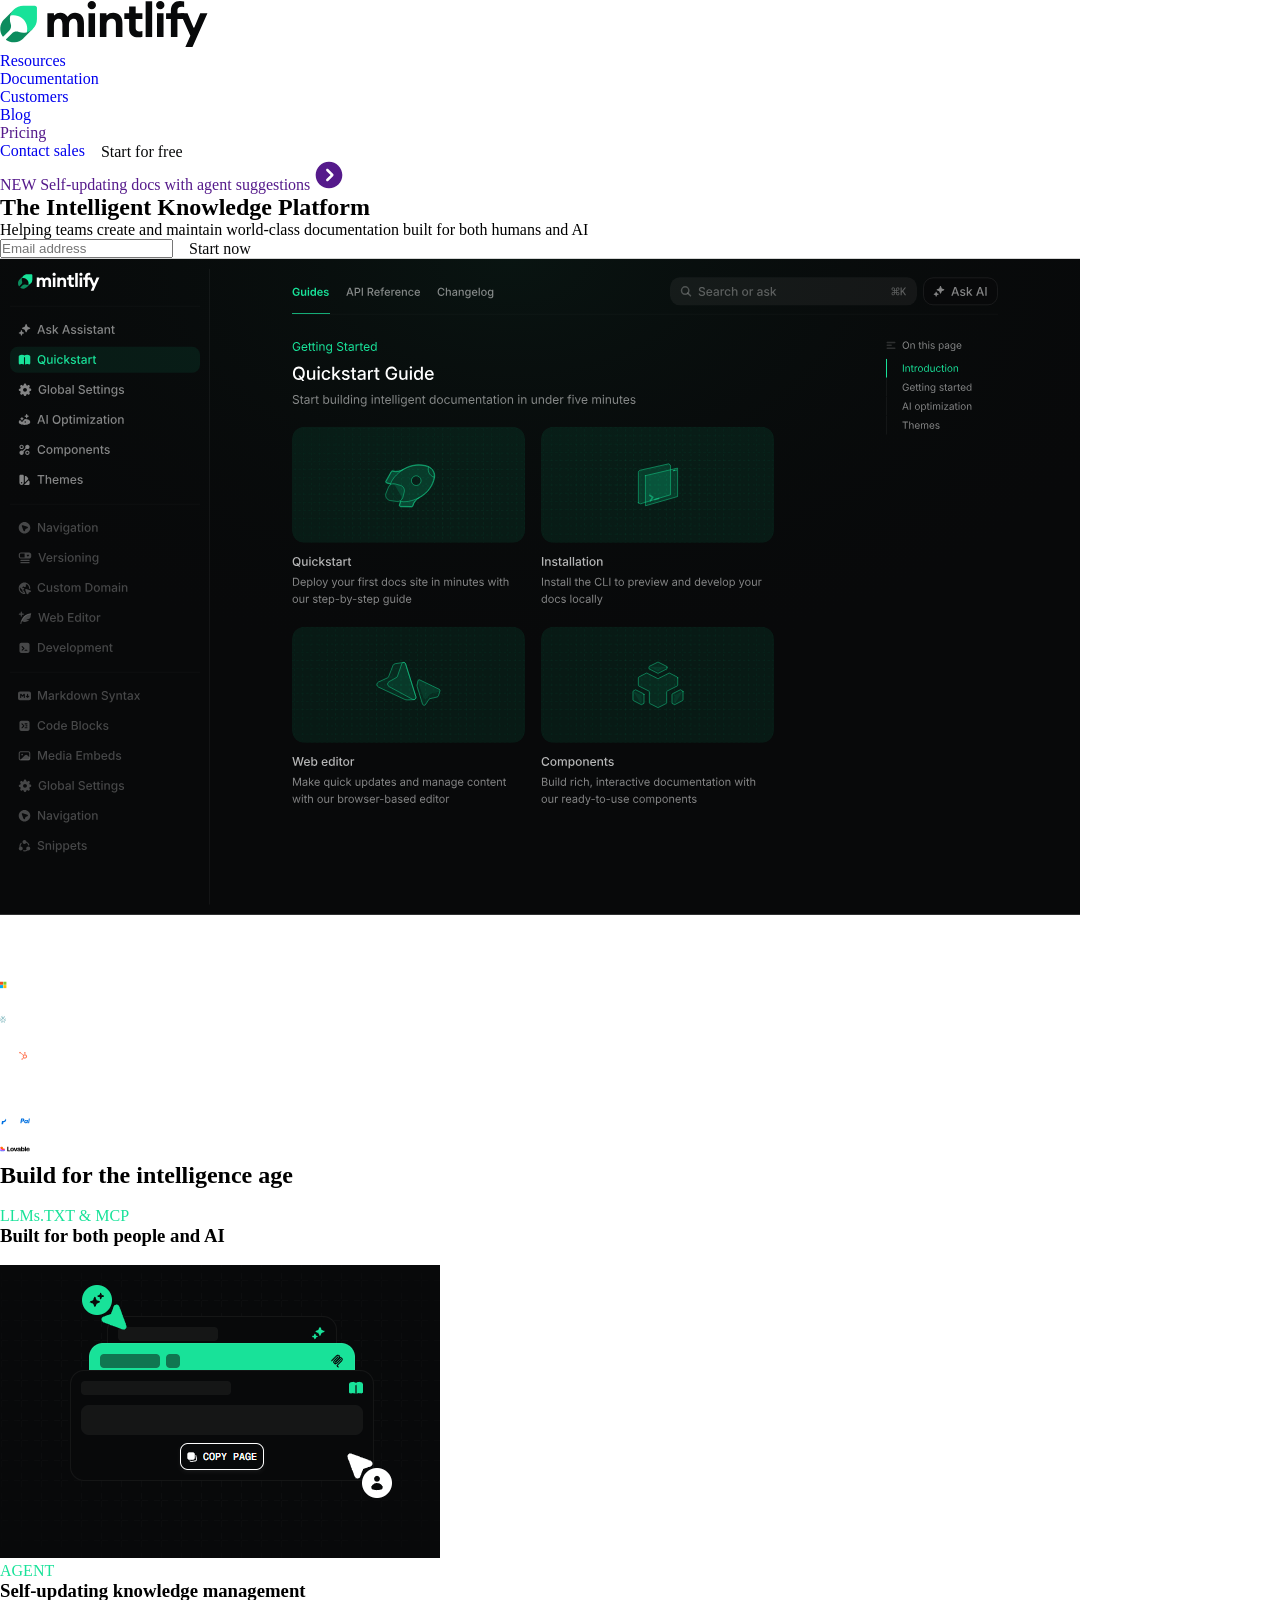
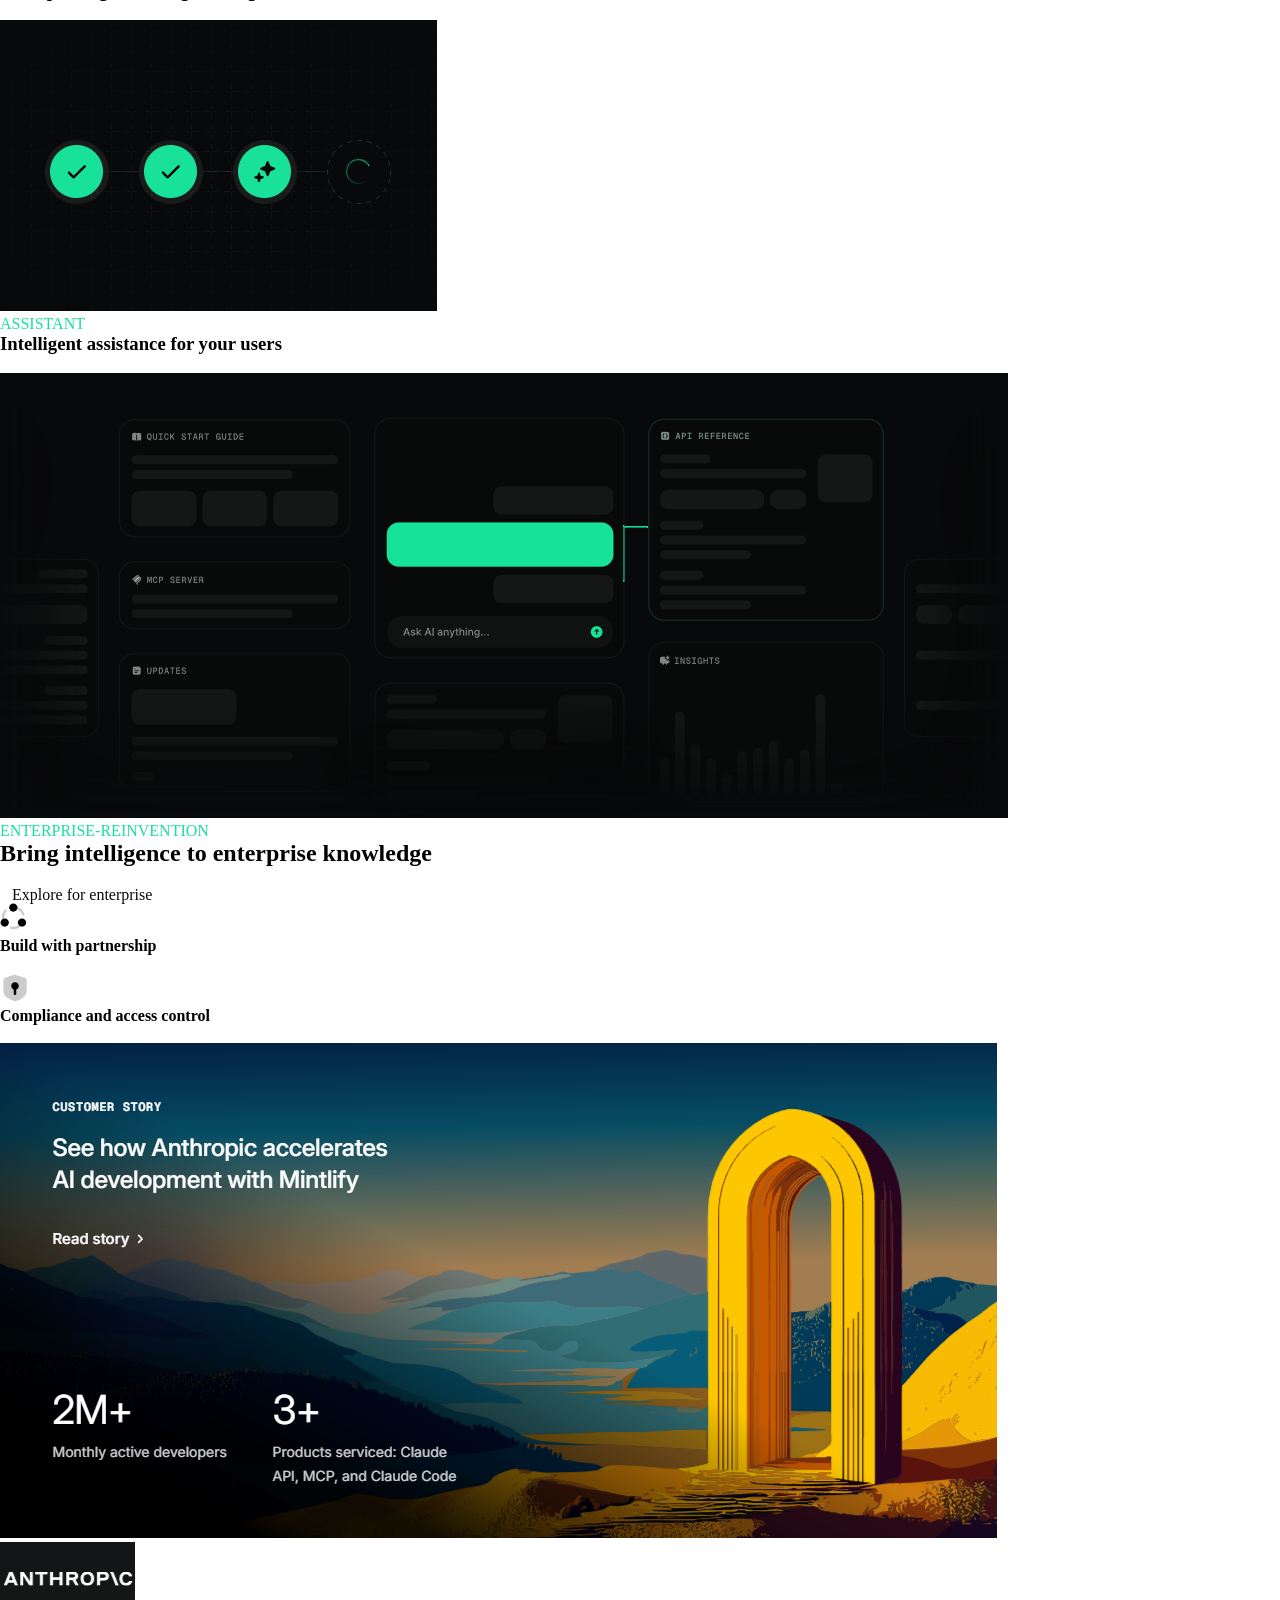
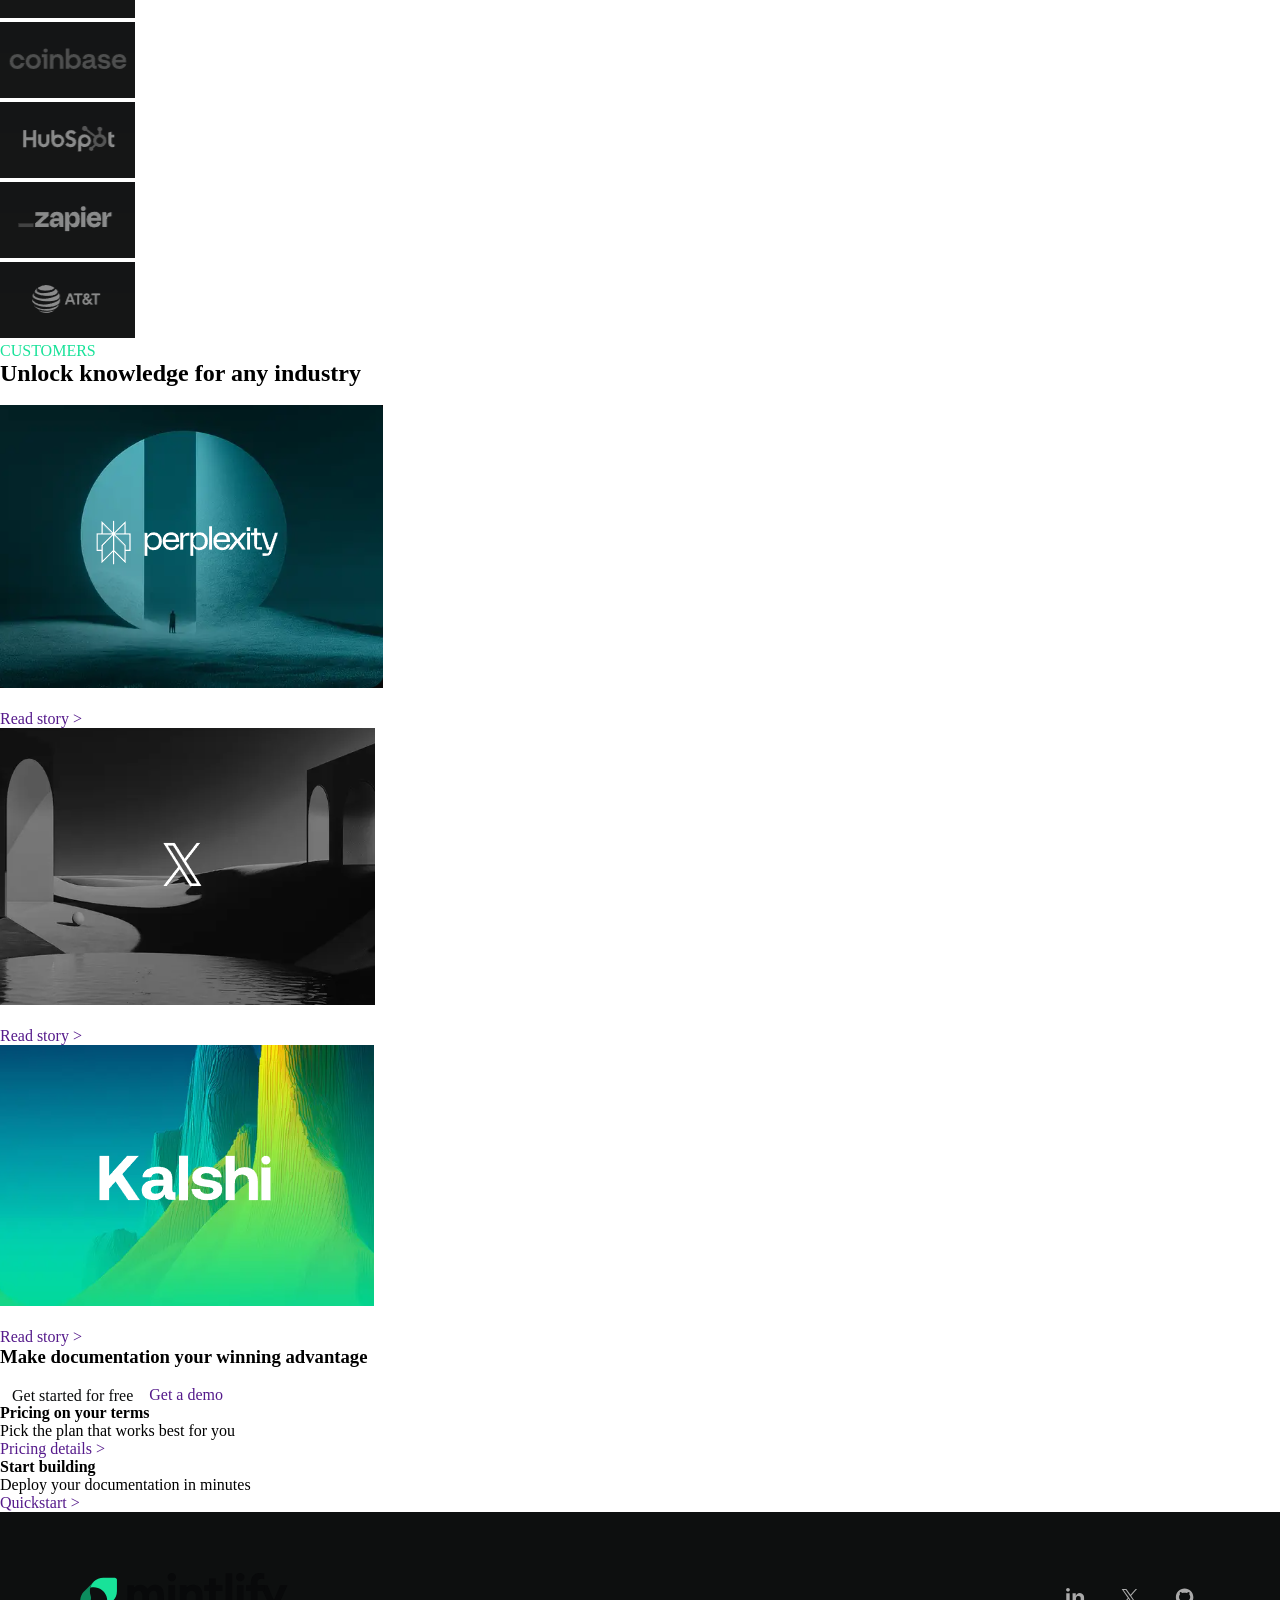
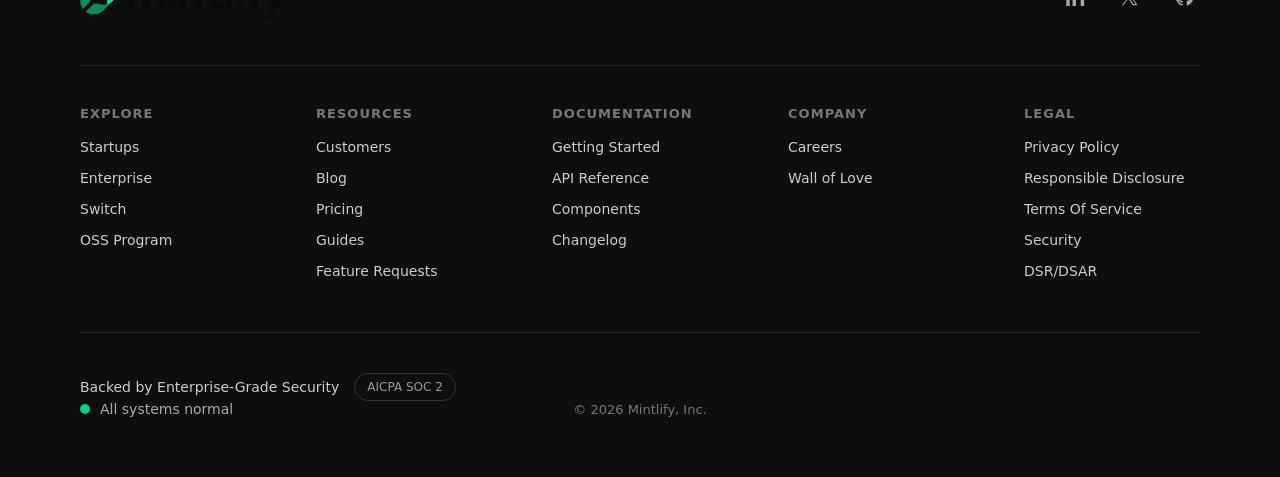
==== assignments/html-css-landingPage2/index.html @ e8d357ba "add: mintlify landing page html done" ====
<!doctype html>
<html lang="en">

<head>
    <meta charset="UTF-8" />
    <meta name="viewport" content="width=device-width, initial-scale=1.0" />
    <link rel="icon" href="assets/mintlify-icon.svg" />
    <link rel="stylesheet" href="style.css" />
    <title>Mintlify - The Intelligent Documentation Platform</title>
</head>

<body>
    <!-- header start-->
    <header>
        <nav>
            <div id="navBrand">
                <a href="index.html">
                    <img src="assets/mintlify-wordmark.svg" alt="" />
                </a>
            </div>
            <ul id="navLink">
                <li><a href="#">Resources</a></li>
                <li><a href="#">Documentation</a></li>
                <li><a href="#">Customers</a></li>
                <li><a href="#">Blog</a></li>
                <li><a href="">Pricing</a></li>
            </ul>
            <div id="navCTA">
                <a href="#" id="navCTA-1">Contact sales</a>
                <a href="#" id="navCTA-2" class="lightButton">Start for free</a>
            </div>
        </nav>
    </header>
    <!-- header end-->

    <!-- main start-->
    <main>
        <div class="size">
            <!-- hero start-->
            <section id="hero">
                <a href=""><span>NEW</span> Self-updating docs with agent suggestions
                    <svg widtH="10px" viewBox="0 0 18 18" fill="none" xmlns="http://www.w3.org/2000/svg"
                        class="shrink-0 select-none size-4 text-white">
                        <path
                            d="M9 1C4.589 1 1 4.589 1 9C1 13.411 4.589 17 9 17C13.411 17 17 13.411 17 9C17 4.589 13.411 1 9 1ZM11.53 9.53L8.53 12.53C8.384 12.676 8.192 12.75 8 12.75C7.808 12.75 7.616 12.677 7.47 12.53C7.177 12.237 7.177 11.762 7.47 11.469L9.94 8.999L7.47 6.529C7.177 6.236 7.177 5.761 7.47 5.468C7.763 5.175 8.238 5.175 8.531 5.468L11.531 8.468C11.824 8.761 11.824 9.236 11.531 9.529L11.53 9.53Z"
                            fill="currentColor"></path>
                    </svg>
                </a>
                <h1>The Intelligent Knowledge Platform</h1>
                <p>
                    Helping teams create and maintain world-class documentation built
                    for both humans and AI
                </p>
                <form action="">
                    <div>
                        <input type="email" placeholder="Email address" />
                        <a href="" class="lightButton">Start now</a>
                    </div>
                </form>
                <div>
                    <img src="assets/img/hero-image-dark.svg" alt="" />
                </div>
            </section>
            <!-- hero end-->

            <!-- logo start-->
            <section id="logo-room">
                <div class="logo">
                    <svg xmlns="http://www.w3.org/2000/svg" width="130" height="20" viewBox="0 0 126 15" fill="none"
                        class="max-md:h-[10px]">
                        <g clip-path="url(#clip0_8659_7026)">
                            <mask id="mask0_8659_7026" style="mask-type: luminance" maskUnits="userSpaceOnUse" x="0"
                                y="0" width="126" height="15">
                                <path d="M125.688 0.163651H0.5625V14.1637H125.688V0.163651Z" fill="white"></path>
                            </mask>
                            <g mask="url(#mask0_8659_7026)">
                                <mask id="mask1_8659_7026" style="mask-type: luminance" maskUnits="userSpaceOnUse" x="0"
                                    y="0" width="126" height="15">
                                    <path d="M0.5625 0.163651H125.688V14.1637H0.5625V0.163651Z" fill="white"></path>
                                </mask>
                                <g mask="url(#mask1_8659_7026)">
                                    <mask id="mask2_8659_7026" style="mask-type: luminance" maskUnits="userSpaceOnUse"
                                        x="0" y="0" width="126" height="15">
                                        <path d="M0.5625 0.163651H125.688V14.1637H0.5625V0.163651Z" fill="white"></path>
                                    </mask>
                                    <g mask="url(#mask2_8659_7026)">
                                        <mask id="mask3_8659_7026" style="mask-type: luminance"
                                            maskUnits="userSpaceOnUse" x="0" y="0" width="126" height="15">
                                            <path d="M0.5625 0.163651H125.688V14.1637H0.5625V0.163651Z" fill="white">
                                            </path>
                                        </mask>
                                        <g mask="url(#mask3_8659_7026)">
                                            <path
                                                d="M25.9509 9.87536L19.8609 0.399979H16.5742V13.9362H19.3776V4.46086L25.4676 13.9362H28.7542V0.399979H25.9509V9.87536Z"
                                                fill="var(--color-text-main)"></path>
                                        </g>
                                        <mask id="mask4_8659_7026" style="mask-type: luminance"
                                            maskUnits="userSpaceOnUse" x="0" y="0" width="126" height="15">
                                            <path d="M0.5625 0.163651H125.688V14.1637H0.5625V0.163651Z" fill="white">
                                            </path>
                                        </mask>
                                        <g mask="url(#mask4_8659_7026)">
                                            <path
                                                d="M31.0742 3.01054H35.6179V13.9362H38.5181V3.01054H43.0617V0.399979H31.0742V3.01054Z"
                                                fill="var(--color-text-main)"></path>
                                        </g>
                                        <mask id="mask5_8659_7026" style="mask-type: luminance"
                                            maskUnits="userSpaceOnUse" x="0" y="0" width="126" height="15">
                                            <path d="M0.5625 0.163651H125.688V14.1637H0.5625V0.163651Z" fill="white">
                                            </path>
                                        </mask>
                                        <g mask="url(#mask5_8659_7026)">
                                            <path
                                                d="M54.6687 5.79506H48.2887V0.3999H45.3887V13.9362H48.2887V8.40563H54.6687V13.9362H57.5687V0.3999H54.6687V5.79506Z"
                                                fill="var(--color-text-main)"></path>
                                        </g>
                                        <mask id="mask6_8659_7026" style="mask-type: luminance"
                                            maskUnits="userSpaceOnUse" x="0" y="0" width="126" height="15">
                                            <path d="M0.5625 0.163651H125.688V14.1637H0.5625V0.163651Z" fill="white">
                                            </path>
                                        </mask>
                                        <g mask="url(#mask6_8659_7026)">
                                            <path
                                                d="M64.0492 3.01054H67.6268C69.0579 3.01054 69.8121 3.53265 69.8121 4.51887C69.8121 5.50508 69.0579 6.02719 67.6268 6.02719H64.0492V3.01054ZM72.7128 4.51887C72.7128 1.96631 70.837 0.399979 67.7622 0.399979H61.1484V13.9362H64.0492V8.63775H67.2785L70.1795 13.9362H73.3897L70.1776 8.23419C71.7898 7.61441 72.7128 6.30932 72.7128 4.51887Z"
                                                fill="var(--color-text-main)"></path>
                                        </g>
                                        <mask id="mask7_8659_7026" style="mask-type: luminance"
                                            maskUnits="userSpaceOnUse" x="0" y="0" width="126" height="15">
                                            <path d="M0.5625 0.163651H125.688V14.1637H0.5625V0.163651Z" fill="white">
                                            </path>
                                        </mask>
                                        <g mask="url(#mask7_8659_7026)">
                                            <path
                                                d="M81.599 11.4565C79.3179 11.4565 77.9261 9.83216 77.9261 7.18298C77.9261 4.49514 79.3179 2.87084 81.599 2.87084C83.8608 2.87084 85.2333 4.49514 85.2333 7.18298C85.2333 9.83216 83.8608 11.4565 81.599 11.4565ZM81.599 0.163651C77.6941 0.163651 74.9297 3.06421 74.9297 7.18298C74.9297 11.2631 77.6941 14.1637 81.599 14.1637C85.4846 14.1637 88.2297 11.2631 88.2297 7.18298C88.2297 3.06421 85.4846 0.163651 81.599 0.163651Z"
                                                fill="var(--color-text-main)"></path>
                                        </g>
                                        <mask id="mask8_8659_7026" style="mask-type: luminance"
                                            maskUnits="userSpaceOnUse" x="0" y="0" width="126" height="15">
                                            <path d="M0.5625 0.163651H125.688V14.1637H0.5625V0.163651Z" fill="white">
                                            </path>
                                        </mask>
                                        <g mask="url(#mask8_8659_7026)">
                                            <path
                                                d="M97.4213 6.41387H93.8427V3.01047H97.4213C98.8527 3.01047 99.6071 3.59059 99.6071 4.71217C99.6071 5.83374 98.8527 6.41387 97.4213 6.41387ZM97.5567 0.3999H90.9412V13.9362H93.8427V9.02442H97.5567C100.632 9.02442 102.509 7.40008 102.509 4.71217C102.509 2.02425 100.632 0.3999 97.5567 0.3999Z"
                                                fill="var(--color-text-main)"></path>
                                        </g>
                                        <mask id="mask9_8659_7026" style="mask-type: luminance"
                                            maskUnits="userSpaceOnUse" x="0" y="0" width="126" height="15">
                                            <path d="M0.5625 0.163651H125.688V14.1637H0.5625V0.163651Z" fill="white">
                                            </path>
                                        </mask>
                                        <g mask="url(#mask9_8659_7026)">
                                            <path
                                                d="M122.148 9.38741C121.645 10.7023 120.64 11.4565 119.267 11.4565C116.986 11.4565 115.594 9.83216 115.594 7.18298C115.594 4.49514 116.986 2.87084 119.267 2.87084C120.64 2.87084 121.645 3.62497 122.148 4.93989H125.222C124.468 2.03935 122.206 0.163651 119.267 0.163651C115.362 0.163651 112.597 3.06421 112.597 7.18298C112.597 11.2631 115.362 14.1637 119.267 14.1637C122.225 14.1637 124.487 12.2686 125.241 9.38741H122.148Z"
                                                fill="var(--color-text-main)"></path>
                                        </g>
                                        <mask id="mask10_8659_7026" style="mask-type: luminance"
                                            maskUnits="userSpaceOnUse" x="0" y="0" width="126" height="15">
                                            <path d="M0.5625 0.163651H125.688V14.1637H0.5625V0.163651Z" fill="white">
                                            </path>
                                        </mask>
                                        <g mask="url(#mask10_8659_7026)">
                                            <path d="M103.664 0.399979L109.061 13.9362H112.02L106.624 0.399979H103.664Z"
                                                fill="var(--color-text-main)"></path>
                                        </g>
                                        <mask id="mask11_8659_7026" style="mask-type: luminance"
                                            maskUnits="userSpaceOnUse" x="0" y="0" width="126" height="15">
                                            <path d="M0.5625 0.163651H125.688V14.1637H0.5625V0.163651Z" fill="white">
                                            </path>
                                        </mask>
                                        <g mask="url(#mask11_8659_7026)">
                                            <path
                                                d="M5.65903 8.57966L7.50563 3.82263L9.35223 8.57966H5.65903ZM5.95841 0.3999L0.5625 13.9362H3.57957L4.68312 11.0935H10.3283L11.4317 13.9362H14.4488L9.05284 0.3999H5.95841Z"
                                                fill="var(--color-text-main)"></path>
                                        </g>
                                    </g>
                                </g>
                            </g>
                        </g>
                        <defs>
                            <clipPath id="clip0_8659_7026">
                                <rect width="125.125" height="14" fill="white" transform="translate(0.5625 0.163651)">
                                </rect>
                            </clipPath>
                        </defs>
                    </svg>
                </div>
                <div class="logo">
                    <svg xmlns="http://www.w3.org/2000/svg" width="122" height="25" viewBox="0 0 102 19" fill="none"
                        class="max-md:h-[14px]">
                        <g clip-path="url(#clip0_8659_7106)">
                            <mask id="mask0_8659_7106" style="mask-type: luminance" maskUnits="userSpaceOnUse" x="0"
                                y="0" width="102" height="19">
                                <path d="M101.655 0.163651H0.890625V18.1637H101.655V0.163651Z" fill="white"></path>
                            </mask>
                            <g mask="url(#mask0_8659_7106)">
                                <path class="fill-[#0052FF] dark:fill-[#578BFA]"
                                    d="M21.2276 5.18891C17.5671 5.18891 14.7069 7.96772 14.7069 11.6877C14.7069 15.4077 17.4948 18.1627 21.2276 18.1627C24.9605 18.1627 27.7969 15.3602 27.7969 11.6639C27.7969 7.99149 25.0089 5.18891 21.2276 5.18891ZM21.2523 15.4818C19.1678 15.4818 17.6402 13.8628 17.6402 11.6886C17.6402 9.48973 19.1431 7.87167 21.2276 7.87167C23.3369 7.87167 24.8635 9.51443 24.8635 11.6886C24.8635 13.8628 23.3369 15.4818 21.2523 15.4818ZM28.5963 8.01618H30.4146V17.9222H33.3232V5.43039H28.5963V8.01618ZM7.38668 7.87074C8.91421 7.87074 10.1261 8.81288 10.5862 10.2141H13.6651C13.1071 7.21858 10.6347 5.18891 7.41138 5.18891C3.75083 5.18891 0.890625 7.96772 0.890625 11.6886C0.890625 15.4095 3.67857 18.1637 7.41138 18.1637C10.5624 18.1637 13.0833 16.134 13.6413 13.1137H10.5862C10.1499 14.515 8.93797 15.4818 7.41048 15.4818C5.30122 15.4818 3.82308 13.8628 3.82308 11.6886C3.82401 9.48973 5.27835 7.87074 7.38668 7.87074ZM83.863 10.4803L81.73 10.1666C80.7122 10.0221 79.9849 9.68365 79.9849 8.88606C79.9849 8.01618 80.9307 7.5817 82.2149 7.5817C83.6209 7.5817 84.5181 8.18541 84.7118 9.176H87.5238C87.2082 6.66337 85.269 5.18981 82.288 5.18981C79.2092 5.18981 77.1732 6.76034 77.1732 8.983C77.1732 11.1087 78.5066 12.3417 81.1968 12.7277L83.3298 13.0414C84.3727 13.1859 84.9543 13.5976 84.9543 14.3705C84.9543 15.3611 83.9364 15.7718 82.5305 15.7718C80.8089 15.7718 79.8395 15.0711 79.6941 14.0083H76.8337C77.1009 16.4486 79.0154 18.1637 82.5057 18.1637C85.6816 18.1637 87.7898 16.7139 87.7898 14.225C87.7898 12.0024 86.2632 10.8425 83.863 10.4803ZM31.8689 0.284388C30.8024 0.284388 30.0023 1.05729 30.0023 2.12015C30.0023 3.18301 30.8016 3.95591 31.8689 3.95591C32.9354 3.95591 33.7358 3.18301 33.7358 2.12015C33.7358 1.05729 32.9354 0.284388 31.8689 0.284388ZM74.5553 9.70742C74.5553 7.00179 72.9072 5.18981 69.4166 5.18981C66.1201 5.18981 64.2779 6.85729 63.914 9.41838H66.7988C66.9442 8.42779 67.7198 7.6064 69.3682 7.6064C70.8473 7.6064 71.5744 8.25856 71.5744 9.05618C71.5744 10.0953 70.2407 10.3605 68.5926 10.5297C66.3625 10.7712 63.5993 11.5441 63.5993 14.4436C63.5993 16.691 65.2721 18.1399 67.9387 18.1399C70.023 18.1399 71.3319 17.27 71.987 15.8925C72.084 17.1246 73.0051 17.9222 74.2901 17.9222H75.9869V15.3373H74.5562V9.70742H74.5553ZM71.695 12.8484C71.695 14.5159 70.2407 15.748 68.4708 15.748C67.3798 15.748 66.4587 15.2888 66.4587 14.3229C66.4587 13.0908 67.9375 12.7524 69.2951 12.6079C70.6041 12.4872 71.3311 12.1972 71.695 11.6411V12.8484ZM56.2544 5.18891C54.6299 5.18891 53.2726 5.86577 52.3031 7.00089V0.163651H49.3944V17.9222H52.2545V16.2794C53.2239 17.463 54.6063 18.1637 56.2544 18.1637C59.7447 18.1637 62.3873 15.4095 62.3873 11.6886C62.3873 7.96772 59.6963 5.18891 56.2544 5.18891ZM55.8182 15.4818C53.7336 15.4818 52.2061 13.8628 52.2061 11.6886C52.2061 9.51443 53.7575 7.87167 55.8418 7.87167C57.9512 7.87167 59.4292 9.49066 59.4292 11.6886C59.4292 13.8628 57.9025 15.4818 55.8182 15.4818ZM42.4372 5.18891C40.5466 5.18891 39.3099 5.96182 38.5829 7.04935V5.43039H35.6978V17.9213H38.6065V11.1325C38.6065 9.22356 39.8184 7.87074 41.6122 7.87074C43.2851 7.87074 44.3269 9.05436 44.3269 10.7703V17.9222H47.2356V10.5535C47.2367 7.41158 45.613 5.18891 42.4372 5.18891ZM101.655 11.2779C101.655 7.70244 99.0376 5.18981 95.5225 5.18981C91.7898 5.18981 89.0504 7.99241 89.0504 11.6886C89.0504 15.5788 91.9836 18.1637 95.5712 18.1637C98.6014 18.1637 100.977 16.3755 101.582 13.839H98.5519C98.1157 14.9504 97.0492 15.5788 95.6187 15.5788C93.7518 15.5788 92.3458 14.4189 92.0311 12.3893H101.655V11.2779H101.655ZM92.2012 10.3111C92.6625 8.57139 93.9712 7.72624 95.4742 7.72624C97.1223 7.72624 98.3828 8.66834 98.6737 10.3111H92.2012Z">
                                </path>
                            </g>
                        </g>
                        <defs>
                            <clipPath id="clip0_8659_7106">
                                <rect width="100.969" height="18" fill="white" transform="translate(0.890625 0.163651)">
                                </rect>
                            </clipPath>
                        </defs>
                    </svg>
                </div>
                <div class="logo">
                    <svg width="120" height="26" viewBox="0 0 138 30" fill="none" xmlns="http://www.w3.org/2000/svg"
                        class="max-md:h-[18px]">
                        <path
                            d="M138 13.328V10.901H134.986V7.12808L134.885 7.15932L132.054 8.02543L131.998 8.04238V10.9012H127.53V9.30858C127.53 8.56702 127.696 7.99953 128.023 7.62107C128.347 7.24715 128.811 7.05706 129.403 7.05706C129.829 7.05706 130.27 7.15731 130.713 7.35502L130.824 7.40468V4.84878L130.772 4.82956C130.358 4.68085 129.796 4.60596 129.098 4.60596C128.219 4.60596 127.42 4.79726 126.724 5.17638C126.027 5.55604 125.479 6.09803 125.095 6.78713C124.712 7.47543 124.518 8.27039 124.518 9.15013V10.901H122.419V13.328H124.518V23.5522H127.53V13.328H131.998V19.8253C131.998 22.5012 133.26 23.8573 135.75 23.8573C136.159 23.8573 136.589 23.8093 137.029 23.7155C137.476 23.6191 137.781 23.5229 137.96 23.4201L138 23.3966V20.9472L137.877 21.0282C137.714 21.1372 137.51 21.2262 137.272 21.2924C137.032 21.3598 136.832 21.3936 136.677 21.3936C136.093 21.3936 135.662 21.2365 135.394 20.9264C135.124 20.6135 134.986 20.0663 134.986 19.3008V13.328H138ZM115.691 21.394C114.598 21.394 113.736 21.0314 113.128 20.3172C112.517 19.5994 112.207 18.5761 112.207 17.2758C112.207 15.9343 112.517 14.8844 113.129 14.1539C113.737 13.4282 114.59 13.0599 115.667 13.0599C116.711 13.0599 117.543 13.4117 118.139 14.106C118.737 14.8039 119.041 15.8454 119.041 17.2025C119.041 18.5763 118.755 19.6316 118.192 20.3375C117.633 21.0381 116.791 21.394 115.691 21.394ZM115.825 10.5963C113.739 10.5963 112.082 11.2075 110.901 12.4131C109.72 13.6189 109.122 15.2874 109.122 17.3729C109.122 19.3537 109.706 20.9469 110.859 22.1077C112.011 23.2688 113.58 23.857 115.52 23.857C117.542 23.857 119.166 23.2372 120.347 22.0149C121.528 20.794 122.126 19.1412 122.126 17.1044C122.126 15.0927 121.565 13.4875 120.457 12.3345C119.349 11.181 117.791 10.5963 115.825 10.5963ZM104.264 10.5963C102.845 10.5963 101.672 10.9592 100.775 11.6749C99.8727 12.3949 99.4151 13.3391 99.4151 14.4816C99.4151 15.0756 99.5138 15.6031 99.7082 16.0506C99.9038 16.4996 100.206 16.8948 100.609 17.2266C101.008 17.5556 101.623 17.9003 102.44 18.251C103.126 18.5334 103.638 18.7722 103.963 18.9604C104.28 19.1449 104.506 19.3303 104.633 19.5109C104.757 19.6877 104.82 19.9296 104.82 20.2281C104.82 21.078 104.183 21.4916 102.873 21.4916C102.388 21.4916 101.833 21.3901 101.226 21.1902C100.624 20.9932 100.055 20.7048 99.5399 20.335L99.4148 20.2453V23.1457L99.4607 23.1671C99.887 23.3639 100.424 23.5298 101.058 23.6604C101.69 23.791 102.265 23.8575 102.764 23.8575C104.303 23.8575 105.543 23.4928 106.448 22.7729C107.359 22.048 107.82 21.0815 107.82 19.8994C107.82 19.0466 107.572 18.3154 107.082 17.7256C106.596 17.1406 105.752 16.6035 104.575 16.1288C103.637 15.7524 103.036 15.4399 102.788 15.2C102.549 14.9682 102.428 14.6405 102.428 14.2255C102.428 13.8576 102.577 13.5628 102.885 13.3241C103.195 13.0842 103.626 12.9622 104.167 12.9622C104.669 12.9622 105.182 13.0415 105.693 13.1969C106.203 13.3523 106.652 13.5604 107.026 13.815L107.149 13.8991V11.1477L107.102 11.1275C106.756 10.9794 106.301 10.8527 105.748 10.7499C105.198 10.6478 104.699 10.5963 104.264 10.5963ZM91.5614 21.394C90.4682 21.394 89.6058 21.0314 88.9984 20.3172C88.387 19.5994 88.0779 18.5763 88.0779 17.2758C88.0779 15.9343 88.3874 14.8844 88.9991 14.1539C89.6065 13.4282 90.4602 13.0599 91.5373 13.0599C92.5814 13.0599 93.413 13.4117 94.0088 14.106C94.6075 14.8039 94.9112 15.8454 94.9112 17.2025C94.9112 18.5763 94.6254 19.6316 94.062 20.3375C93.5026 21.0381 92.6617 21.394 91.5614 21.394ZM91.6957 10.5963C89.6091 10.5963 87.952 11.2075 86.7712 12.4131C85.5906 13.6189 84.9916 15.2874 84.9916 17.3729C84.9916 19.3545 85.5763 20.9469 86.7289 22.1077C87.8815 23.2688 89.4499 23.857 91.3905 23.857C93.4125 23.857 95.0368 23.2372 96.2177 22.0149C97.3982 20.794 97.9967 19.1412 97.9967 17.1044C97.9967 15.0927 97.4352 13.4875 96.3273 12.3345C95.2189 11.181 93.6605 10.5963 91.6957 10.5963ZM80.4186 13.092V10.901H77.4427V23.552H80.4186V17.0805C80.4186 15.9801 80.6681 15.0761 81.1604 14.3933C81.6465 13.7186 82.2942 13.3767 83.085 13.3767C83.3531 13.3767 83.654 13.4209 83.9798 13.5083C84.3024 13.5952 84.536 13.6896 84.6737 13.7889L84.7988 13.8796V10.8794L84.7506 10.8587C84.4735 10.741 84.0814 10.6816 83.5854 10.6816C82.8375 10.6816 82.1683 10.9219 81.5951 11.395C81.0919 11.8108 80.7283 12.381 80.4502 13.092H80.4186ZM72.1135 10.5963C70.7482 10.5963 69.5305 10.889 68.4947 11.4661C67.4568 12.0446 66.6541 12.8704 66.1079 13.9204C65.5642 14.968 65.2881 16.1916 65.2881 17.5562C65.2881 18.7515 65.5558 19.8484 66.0848 20.8152C66.6141 21.7836 67.3633 22.5411 68.3117 23.0666C69.2587 23.5913 70.3532 23.8574 71.5651 23.8574C72.9793 23.8574 74.1868 23.5747 75.1549 23.017L75.194 22.9946V20.2683L75.0689 20.3596C74.6304 20.679 74.1403 20.934 73.613 21.1177C73.0871 21.3012 72.6075 21.394 72.187 21.394C71.0193 21.394 70.0819 21.0286 69.4015 20.3083C68.7196 19.587 68.3739 18.5742 68.3739 17.2997C68.3739 16.0172 68.7344 14.9784 69.445 14.2119C70.1535 13.4476 71.0926 13.0599 72.2362 13.0599C73.2143 13.0599 74.1674 13.3911 75.0692 14.0453L75.194 14.1359V11.2632L75.1537 11.2405C74.8143 11.0506 74.3515 10.8937 73.7769 10.7748C73.2048 10.6561 72.6452 10.5963 72.1135 10.5963ZM63.2386 10.9012H60.2627V23.552H63.2386V10.9012ZM61.7811 5.51185C61.2913 5.51185 60.8641 5.67859 60.5132 6.00899C60.1607 6.34032 59.982 6.7575 59.982 7.24982C59.982 7.73441 60.1586 8.14397 60.5077 8.4665C60.8545 8.78809 61.283 8.95108 61.7812 8.95108C62.2793 8.95108 62.7094 8.78809 63.0604 8.46703C63.4136 8.14397 63.5928 7.73454 63.5928 7.24982C63.5928 6.77472 63.4184 6.36182 63.0749 6.02234C62.7317 5.68353 62.2963 5.51185 61.7811 5.51185ZM54.3561 9.96778V23.552H57.3931V5.89912H53.1898L47.847 19.0111L42.6622 5.89912H38.2877V23.5518H41.1417V9.96645H41.2397L46.7147 23.552H48.8685L54.2581 9.96778H54.3561Z"
                            fill="var(--color-text-main)"></path>
                        <path d="M13.9993 13.9993H0V0H13.9993V13.9993Z" fill="#F1511B"></path>
                        <path d="M29.4562 13.9993H15.4572V0H29.4562V13.9993Z" fill="#80CC28"></path>
                        <path d="M13.9989 29.4616H0V15.4624H13.9989V29.4616Z" fill="#00ADEF"></path>
                        <path d="M29.4562 29.4616H15.4572V15.4624H29.4562V29.4616Z" fill="#FBBC09"></path>
                    </svg>
                </div>
                <div class="logo">
                    <svg xmlns="http://www.w3.org/2000/svg" width="135" height="35" viewBox="0 0 126 31" fill="none"
                        class="max-md:h-[23px]">
                        <path fill-rule="evenodd" clip-rule="evenodd"
                            d="M11.9921 8.22386V0.163651H12.8255V8.26036L20.7562 0.322051V8.83036H24.1513V20.972H20.7562V29.5278L12.8255 21.5894V30.1636H11.9921V21.626L4.09706 29.5278V20.972H0.701172V8.83036H4.09619V0.322201L11.9921 8.22386ZM11.42 8.83036L4.92956 2.3351V8.83036H11.42ZM4.09619 9.66362H1.53455V20.1386H4.09631L4.09706 16.9945L11.4201 9.66537H4.09619V9.66362ZM11.9921 10.2719L4.93044 17.3395V27.5146L11.9921 20.447V10.2719ZM12.8437 10.2536V20.4288L19.923 27.5146L19.9229 17.3395L12.8437 10.2536ZM20.7562 20.1386V16.9945L13.434 9.66537H20.7562V9.66362H23.318V20.1386H20.7562ZM19.923 8.83036V2.33525L13.434 8.83036H19.923Z"
                            fill="#20808D"></path>
                        <path
                            d="M46.9163 11.0176C47.4105 10.0933 48.1013 9.38169 48.9922 8.88082C49.8813 8.38169 50.9247 8.13169 52.1214 8.13169C53.3181 8.13169 54.3089 8.37757 55.138 8.87007C55.968 9.36257 56.5889 10.0151 56.9997 10.8276C57.4105 11.6408 57.6164 12.5317 57.6164 13.5001V14.8417H48.3072C48.3822 16.0051 48.7747 16.9301 49.4847 17.6158C50.1947 18.3026 51.148 18.6451 52.3455 18.6451C53.3172 18.6451 54.0622 18.4476 54.5772 18.0526C55.0939 17.6576 55.4706 17.1101 55.7106 16.4083H57.8423C57.558 17.4967 56.9789 18.4408 56.1039 19.2383C55.2297 20.0367 53.9764 20.4351 52.3464 20.4351C51.1197 20.4351 50.0388 20.1851 49.1038 19.6858C48.1697 19.1867 47.4472 18.4742 46.9388 17.5492C46.4306 16.6242 46.1763 15.5358 46.1763 14.2826C46.1763 13.0292 46.4222 11.9426 46.9163 11.0176ZM55.3739 13.1642C55.3739 12.1501 55.1122 11.3567 54.5889 10.7817C54.0655 10.2076 53.243 9.92082 52.1205 9.92082C51.0738 9.92082 50.2172 10.2001 49.5522 10.7592C48.8863 11.3183 48.4788 12.1208 48.3297 13.1642H55.3739ZM60.413 8.46669V10.3233C60.413 10.4283 60.4656 10.4801 60.5706 10.4801C60.6306 10.4801 60.6748 10.4651 60.7056 10.4351C60.7364 10.4051 60.7655 10.3458 60.7948 10.2567C61.183 9.03419 62.148 8.42257 63.6889 8.42257H64.6757V10.4351H63.3964C62.3939 10.4351 61.6464 10.6733 61.1523 11.1508C60.6581 11.6283 60.4114 12.4108 60.4114 13.5001V20.0992H58.3923V8.46582L60.413 8.46669ZM76.5314 17.6492C76.0007 18.5808 75.3123 19.2783 74.4673 19.7401C73.6223 20.2017 72.7131 20.4333 71.7414 20.4333C69.8273 20.4333 68.4805 19.6733 67.703 18.1517C67.643 18.0333 67.568 17.9733 67.4789 17.9733C67.3898 17.9733 67.3439 18.0183 67.3439 18.1076V24.3483H65.3248V8.46757H67.3439V10.4583C67.3439 10.5476 67.3889 10.5926 67.4789 10.5926C67.5689 10.5926 67.643 10.5326 67.703 10.4142C68.4805 8.89257 69.8273 8.13257 71.7414 8.13257C72.7131 8.13257 73.6223 8.36419 74.4673 8.82582C75.3123 9.28757 75.9998 9.98507 76.5314 10.9176C77.0623 11.8492 77.3281 12.9726 77.3281 14.2833C77.3281 15.5942 77.0623 16.7167 76.5314 17.6492ZM74.1981 11.0726C73.4573 10.3042 72.4814 9.92007 71.2706 9.92007C70.0598 9.92007 69.083 10.3042 68.343 11.0726C67.6023 11.8408 67.3305 12.9108 67.3305 14.2826C67.3305 15.6542 67.6023 16.7251 68.343 17.4926C69.0839 18.2608 70.0598 18.6451 71.2706 18.6451C72.4814 18.6451 73.4581 18.2617 74.1981 17.4926C74.9389 16.7242 75.3089 15.6542 75.3089 14.2826C75.3089 12.9108 74.9389 11.8408 74.1981 11.0726ZM80.2581 3.99256V20.0983H78.239V3.99419H80.2581V3.99256ZM81.9206 11.0167C82.414 10.0926 83.1056 9.38082 83.9965 8.88007C84.8856 8.38082 85.929 8.13082 87.1249 8.13082C88.3206 8.13082 89.3133 8.37669 90.1424 8.86919C90.9724 9.36169 91.5933 10.0142 92.004 10.8267C92.4158 11.6401 92.6208 12.5308 92.6208 13.4992V14.8408H83.3115C83.3865 16.0042 83.779 16.9292 84.489 17.6151C85.199 18.3017 86.1524 18.6442 87.3499 18.6442C88.3215 18.6442 89.0656 18.4467 89.5815 18.0517C90.0981 17.6567 90.4749 17.1092 90.7149 16.4076H92.8465C92.5624 17.4958 91.9824 18.4401 91.1081 19.2376C90.234 20.0358 88.9806 20.4342 87.3506 20.4342C86.124 20.4342 85.0431 20.1842 84.1081 19.6851C83.174 19.1858 82.4515 18.4733 81.9431 17.5483C81.4348 16.6233 81.1807 15.5351 81.1807 14.2817C81.1807 13.0283 81.4265 11.9417 81.9206 11.0167ZM90.3781 13.1633C90.3781 12.1492 90.1165 11.3558 89.5931 10.7808C89.0699 10.2067 88.2474 9.92007 87.1249 9.92007C86.079 9.92007 85.2215 10.1992 84.5565 10.7583C83.8906 11.3176 83.484 12.1201 83.334 13.1633H90.3781ZM91.7224 19.6508L96.3432 13.9458L92.5524 8.91332V8.46582H94.7733L97.9374 12.8051L101.347 8.46582H103.612V8.93582L99.2607 14.2826L103.277 19.6508V20.0983H101.101L97.6682 15.4233L93.9899 20.0983H91.724V19.6508H91.7224ZM106.544 4.68006V7.19757H104.186V4.68006H106.544ZM106.422 20.0992H104.402V8.46669H106.422V20.0992ZM107.058 8.46669H109.255V5.33506H111.275V8.46669H113.586L114.154 10.1717H111.275V15.7367C111.275 16.4967 111.256 17.0601 111.218 17.4258C111.181 17.7917 111.162 18.0117 111.162 18.0858C111.162 18.1908 111.192 18.2726 111.252 18.3317C111.312 18.3917 111.393 18.4208 111.499 18.4208C111.573 18.4208 111.794 18.4026 112.161 18.3651C112.527 18.3276 113.092 18.3092 113.855 18.3092H114.64V20.0983H113.07C111.783 20.0983 110.826 19.7858 110.198 19.1583C109.571 18.5317 109.256 17.5783 109.256 16.2951V10.1708H107.06V8.46582L107.058 8.46669ZM114.195 8.46669H116.253L119.595 18.2258C119.641 18.3458 119.713 18.5033 119.942 18.5033C120.17 18.5033 120.241 18.3451 120.286 18.2258L123.629 8.46669H125.549V8.91419L121.368 21.4633C121.008 22.5376 120.504 23.2867 119.854 23.7117C119.203 24.1367 118.448 24.3492 117.19 24.3492H115.036V22.5601H116.675C117.198 22.5601 117.624 22.5783 117.953 22.6158C118.281 22.6533 118.491 22.6717 118.581 22.6717C118.835 22.6717 119.008 22.5601 119.098 22.3367L119.726 20.6367C119.801 20.4583 119.808 20.3242 119.749 20.2333C119.719 20.1733 119.683 20.1358 119.638 20.1217C119.593 20.1067 119.525 20.0992 119.435 20.0992H118.068L114.196 8.46757L114.195 8.46669ZM44.8931 17.6683C44.3622 18.6001 43.6738 19.2976 42.8288 19.7592C41.9838 20.2208 41.0747 20.4526 40.1031 20.4526C38.1888 20.4526 36.8422 19.6926 36.0647 18.1708C36.0047 18.0526 35.9297 17.9926 35.8404 17.9926C35.7513 17.9926 35.7055 18.0376 35.7055 18.1267V24.3676H33.6863V8.48669H35.7055V10.4776C35.7055 10.5667 35.7504 10.6117 35.8404 10.6117C35.9304 10.6117 36.0047 10.5517 36.0647 10.4333C36.8413 8.91169 38.1888 8.15169 40.1031 8.15169C41.0747 8.15169 41.9838 8.38332 42.8288 8.84507C43.6738 9.30669 44.3613 10.0042 44.8931 10.9358C45.4238 11.8676 45.6897 12.9908 45.6897 14.3026C45.6897 15.6142 45.4238 16.7367 44.8931 17.6683ZM42.5597 11.0917C41.8188 10.3233 40.8431 9.93919 39.6322 9.93919C38.4213 9.93919 37.4447 10.3233 36.7047 11.0917C35.9638 11.8601 35.6922 12.9301 35.6922 14.3017C35.6922 15.6733 35.9638 16.7442 36.7047 17.5117C37.4455 18.2801 38.4213 18.6642 39.6322 18.6642C40.8431 18.6642 41.8197 18.2808 42.5597 17.5117C43.3004 16.7433 43.6706 15.6733 43.6706 14.3017C43.6706 12.9301 43.3004 11.8601 42.5597 11.0917Z"
                            fill="var(--color-text-main)"></path>
                    </svg>
                </div>
                <div class="logo">
                    <svg xmlns="http://www.w3.org/2000/svg" width="100" height="30" viewBox="0 0 86 26" fill="none"
                        class="max-md:h-[19px]">
                        <g clip-path="url(#clip0_12517_107173)">
                            <path
                                d="M9.29504 4.72339V11.3878H3.02802V4.72339H0.0546875V20.6323H3.02882V14.1841H9.29423V20.6323H12.2692V4.72339H9.29504ZM21.7888 15.4903C21.7888 16.1279 21.5295 16.7395 21.068 17.1904C20.6065 17.6413 19.9805 17.8946 19.3278 17.8946C18.6751 17.8946 18.0492 17.6413 17.5876 17.1904C17.1261 16.7395 16.8668 16.1279 16.8668 15.4903V8.67565H14.0456V15.4903C14.0456 16.8576 14.6016 18.1689 15.5912 19.1357C16.5808 20.1025 17.923 20.6457 19.3226 20.6457C20.7221 20.6457 22.0644 20.1025 23.054 19.1357C24.0436 18.1689 24.5996 16.8576 24.5996 15.4903V8.67565H21.7888V15.4903ZM42.6931 9.37787C42.6931 7.9805 43.6389 7.53778 44.6748 7.53778C45.5103 7.53778 46.613 8.15901 47.335 8.91234L49.1823 6.78444C48.2599 5.56558 46.3893 4.72339 44.8575 4.72339C41.7964 4.72339 39.5829 6.47462 39.5829 9.37787C39.5829 14.7644 46.3216 13.0549 46.3216 16.0698C46.3216 16.9993 45.3976 17.8203 44.34 17.8203C42.6714 17.8203 42.1305 17.0237 41.3642 16.1807L39.3133 18.2638C40.6253 19.8365 42.2432 20.6354 44.1806 20.6354C47.0887 20.6354 49.4278 18.863 49.4278 16.0918C49.4278 10.1123 42.6883 11.9705 42.6883 9.37787M84.3825 18.0908C82.7156 18.0908 82.2415 17.3862 82.2415 16.3073V11.5301H84.8333V9.10972H82.2415V5.9163L79.3809 7.17055V16.901C79.3809 19.3898 81.1388 20.6441 83.5487 20.6441C83.927 20.6504 84.3053 20.6205 84.6771 20.556L85.375 18.0459C85.0603 18.0672 84.6989 18.0884 84.3825 18.0884M32.5279 8.75507C31.1306 8.75507 30.1551 9.15139 29.2117 10.0549V4.81854H26.3865V14.5246C26.3865 18.1576 29.0749 20.6472 32.0965 20.6472C35.4481 20.6472 38.3965 18.1136 38.3965 14.7023C38.3965 11.3335 35.6832 8.75743 32.5279 8.75743M32.5102 17.869C32.0891 17.869 31.6722 17.788 31.2832 17.6306C30.8942 17.4731 30.5407 17.2424 30.243 16.9515C29.9452 16.6606 29.7091 16.3153 29.5479 15.9353C29.3868 15.5552 29.3039 15.1479 29.3039 14.7365C29.3039 14.3252 29.3868 13.9178 29.5479 13.5378C29.7091 13.1577 29.9452 12.8124 30.243 12.5215C30.5407 12.2307 30.8942 11.9999 31.2832 11.8425C31.6722 11.6851 32.0891 11.6041 32.5102 11.6041C33.3606 11.6041 34.1761 11.9341 34.7774 12.5215C35.3788 13.109 35.7166 13.9057 35.7166 14.7365C35.7166 15.5673 35.3788 16.3641 34.7774 16.9515C34.1761 17.539 33.3606 17.869 32.5102 17.869ZM63.211 14.5576C63.211 11.1401 60.2691 8.61274 56.911 8.61274C53.8902 8.61274 51.201 11.1016 51.201 14.7354V24.4469H54.0262V19.2035C54.968 20.1054 55.9451 20.5033 57.3408 20.5033C60.4961 20.5033 63.211 17.9272 63.211 14.5576ZM60.5355 14.523C60.5355 15.3538 60.1977 16.1506 59.5964 16.738C58.9951 17.3255 58.1795 17.6555 57.3292 17.6555C56.4788 17.6555 55.6632 17.3255 55.0619 16.738C54.4606 16.1506 54.1228 15.3538 54.1228 14.523C54.1228 13.6923 54.4606 12.8955 55.0619 12.308C55.6632 11.7206 56.4788 11.3906 57.3292 11.3906C58.1795 11.3906 58.9951 11.7206 59.5964 12.308C60.1977 12.8955 60.5355 13.6923 60.5355 14.523Z"
                                fill="var(--color-text-main)"></path>
                            <path
                                d="M72.3397 8.47915V5.70565C72.7148 5.53436 73.0325 5.26249 73.2556 4.9217C73.4788 4.5809 73.5983 4.18519 73.6002 3.78064V3.71694C73.6002 2.5374 72.6214 1.58118 71.414 1.58118H71.3488C70.769 1.58118 70.213 1.8062 69.803 2.20673C69.393 2.60726 69.1627 3.1505 69.1627 3.71694V3.78064C69.1646 4.18519 69.2841 4.5809 69.5073 4.9217C69.7304 5.26249 70.0481 5.53436 70.4232 5.70565V8.47915C69.345 8.64044 68.3295 9.0772 67.4797 9.74519L59.6938 3.82074C59.7493 3.62494 59.7783 3.42363 59.7815 3.22153C59.7825 2.74555 59.6389 2.27999 59.369 1.88373C59.0991 1.48747 58.7149 1.17831 58.2651 0.995373C57.8154 0.812433 57.3201 0.763923 56.8421 0.855982C56.3641 0.94804 55.9248 1.17653 55.5797 1.51255C55.2346 1.84857 54.9993 2.27702 54.9035 2.74371C54.8078 3.2104 54.8558 3.69437 55.0416 4.13438C55.2274 4.5744 55.5425 4.9507 55.9473 5.2157C56.352 5.48069 56.8281 5.62246 57.3153 5.62308C57.7415 5.62112 58.1598 5.50995 58.5283 5.30068L66.195 11.1292C65.5063 12.1457 65.147 13.3413 65.1639 14.5602C65.1809 15.7792 65.5733 16.9648 66.29 17.9627L63.9582 20.2416C63.7697 20.1827 63.5733 20.1514 63.3754 20.1488C62.9755 20.1491 62.5846 20.2652 62.2523 20.4825C61.9199 20.6997 61.6609 21.0084 61.508 21.3694C61.3551 21.7304 61.3151 22.1276 61.3932 22.5108C61.4713 22.894 61.664 23.246 61.9467 23.5222C62.2295 23.7985 62.5898 23.9867 62.982 24.063C63.3742 24.1393 63.7808 24.1003 64.1504 23.9509C64.5199 23.8015 64.8358 23.5485 65.0582 23.2238C65.2806 22.899 65.3994 22.5172 65.3998 22.1265C65.3972 21.9331 65.3652 21.7413 65.3048 21.5571L67.6117 19.3026C68.3639 19.8684 69.2387 20.2585 70.1691 20.443C71.0995 20.6274 72.0608 20.6014 72.9793 20.3668C73.8978 20.1323 74.7492 19.6954 75.4682 19.0898C76.1872 18.4841 76.7547 17.7257 77.1274 16.8727C77.5 16.0196 77.6678 15.0946 77.618 14.1683C77.5682 13.2421 77.302 12.3394 76.8399 11.5292C76.3777 10.719 75.7319 10.0229 74.9519 9.49424C74.1718 8.96556 73.2783 8.61833 72.3397 8.47915ZM71.3835 17.601C70.9571 17.6124 70.5328 17.5403 70.1354 17.3888C69.7381 17.2373 69.3759 17.0096 69.0702 16.719C68.7645 16.4285 68.5215 16.081 68.3556 15.6972C68.1897 15.3133 68.1042 14.9009 68.1042 14.4842C68.1042 14.0675 68.1897 13.6551 68.3556 13.2712C68.5215 12.8874 68.7645 12.5399 69.0702 12.2494C69.3759 11.9588 69.7381 11.7311 70.1354 11.5796C70.5328 11.4281 70.9571 11.356 71.3835 11.3675C72.2098 11.3957 72.9926 11.7362 73.5671 12.3171C74.1415 12.8981 74.4628 13.6741 74.4632 14.4819C74.4636 15.2897 74.1432 16.0661 73.5693 16.6476C72.9954 17.2291 72.213 17.5703 71.3867 17.5994"
                                fill="#FF7A59"></path>
                        </g>
                        <defs>
                            <clipPath id="clip0_12517_107173">
                                <rect width="85.3203" height="24.3772" fill="white"
                                    transform="translate(0.0546875 0.811279)"></rect>
                            </clipPath>
                        </defs>
                    </svg>
                </div>
                <div class="logo">
                    <svg xmlns="http://www.w3.org/2000/svg" width="24" height="27" viewBox="0 0 24 27" fill="none"
                        class="max-md:h-[20px]">
                        <g clip-path="url(#clip0_8659_7175)">
                            <path
                                d="M13.8131 11.1672L22.3754 0.163651H20.3464L12.9118 9.7179L6.97379 0.163651H0.125L9.10443 14.6114L0.125 26.1503H2.1541L10.0052 16.0607L16.2762 26.1503H23.125L13.8126 11.1672H13.8131ZM11.034 14.7387L10.1242 13.3L2.88521 1.85237H6.00179L11.8437 11.091L12.7535 12.5296L20.3474 24.5384H17.2308L11.034 14.7392V14.7387Z"
                                fill="var(--color-text-main)"></path>
                        </g>
                        <defs>
                            <clipPath id="clip0_8659_7175">
                                <rect width="23" height="26" fill="white" transform="translate(0.125 0.163651)"></rect>
                            </clipPath>
                        </defs>
                    </svg>
                </div>
                <div class="logo">
                    <svg xmlns="http://www.w3.org/2000/svg" width="110" height="30" viewBox="0 0 98 27" fill="none"
                        class="max-md:h-[19px]">
                        <g clip-path="url(#clip0_8659_7178)">
                            <path class="fill-[#003087] dark:fill-[#009CDE]"
                                d="M36.4354 5.48104H31.0471C30.6783 5.48104 30.3648 5.74892 30.3072 6.11292L28.128 19.93C28.0846 20.2026 28.2958 20.4484 28.5723 20.4484H31.1448C31.5135 20.4484 31.8271 20.1805 31.8846 19.8157L32.4723 16.089C32.5291 15.7243 32.8434 15.4564 33.2114 15.4564H34.9171C38.4665 15.4564 40.515 13.7388 41.05 10.3352C41.2911 8.84608 41.0602 7.67608 40.3629 6.85668C39.5971 5.95692 38.2388 5.48104 36.4354 5.48104ZM37.057 10.5274C36.7623 12.4609 35.2851 12.4609 33.8566 12.4609H33.0435L33.614 8.85001C33.6479 8.63177 33.8369 8.47104 34.0575 8.47104H34.4302C35.4032 8.47104 36.3211 8.47105 36.7954 9.02571C37.0783 9.35662 37.1649 9.84826 37.057 10.5274Z">
                            </path>
                            <path
                                d="M52.5433 10.4649H49.963C49.7432 10.4649 49.5533 10.6256 49.5195 10.8439L49.4052 11.5656L49.2248 11.304C48.6662 10.4933 47.4205 10.2222 46.1773 10.2222C43.3259 10.2222 40.8906 12.3818 40.4163 15.4112C40.1697 16.9224 40.5203 18.3673 41.3775 19.375C42.1638 20.3016 43.2889 20.6876 44.6275 20.6876C46.925 20.6876 48.199 19.2104 48.199 19.2104L48.0839 19.9273C48.0406 20.2015 48.2518 20.4473 48.5267 20.4473H50.851C51.2205 20.4473 51.5325 20.1795 51.5908 19.8147L52.9853 10.9833C53.0294 10.7115 52.8191 10.4649 52.5433 10.4649ZM48.9467 15.4868C48.6977 16.961 47.5277 17.9505 46.0355 17.9505C45.2862 17.9505 44.6874 17.7102 44.3029 17.2548C43.9216 16.8026 43.7766 16.1589 43.8979 15.4419C44.1304 13.9804 45.3201 12.9585 46.7895 12.9585C47.5222 12.9585 48.1178 13.202 48.5102 13.6613C48.9033 14.1254 49.0593 14.773 48.9467 15.4868Z"
                                class="fill-[#003087] dark:fill-[#009CDE]"></path>
                            <path
                                d="M66.2849 10.4654H63.692C63.4446 10.4654 63.2122 10.5883 63.0719 10.794L59.4957 16.0617L57.9799 10.9996C57.8845 10.6829 57.5922 10.4654 57.2613 10.4654H54.7133C54.4037 10.4654 54.1886 10.768 54.2871 11.0595L57.1431 19.4409L54.458 23.2314C54.2469 23.53 54.4596 23.9405 54.8244 23.9405H57.4142C57.66 23.9405 57.89 23.8207 58.0295 23.619L66.6536 11.1706C66.86 10.8727 66.6481 10.4654 66.2849 10.4654Z"
                                class="fill-[#003087] dark:fill-[#009CDE]"></path>
                            <path
                                d="M74.8687 5.48104H69.4796C69.1117 5.48104 68.7981 5.74892 68.7406 6.11292L66.5613 19.93C66.518 20.2026 66.7291 20.4484 67.0041 20.4484H69.7696C70.0264 20.4484 70.2462 20.2609 70.2864 20.0056L70.9049 16.089C70.9616 15.7243 71.276 15.4564 71.6439 15.4564H73.3489C76.8991 15.4564 78.9468 13.7388 79.4825 10.3352C79.7244 8.84608 79.492 7.67608 78.7947 6.85668C78.0297 5.95692 76.6722 5.48104 74.8687 5.48104ZM75.4904 10.5274C75.1965 12.4609 73.7192 12.4609 72.29 12.4609H71.4777L72.0489 8.85001C72.0828 8.63177 72.2703 8.47104 72.4917 8.47104H72.8644C73.8366 8.47104 74.7553 8.47105 75.2296 9.02571C75.5124 9.35662 75.5983 9.84826 75.4904 10.5274Z"
                                fill="#0070E0"></path>
                            <path
                                d="M90.9755 10.4649H88.3968C88.1754 10.4649 87.9871 10.6256 87.954 10.8439L87.8398 11.5656L87.6585 11.304C87.0999 10.4933 85.8551 10.2222 84.6118 10.2222C81.7605 10.2222 79.3259 12.3818 78.8516 15.4112C78.6058 16.9224 78.9548 18.3673 79.8121 19.375C80.5999 20.3016 81.7234 20.6876 83.0621 20.6876C85.3595 20.6876 86.6335 19.2104 86.6335 19.2104L86.5185 19.9273C86.4751 20.2015 86.6863 20.4473 86.9628 20.4473H89.2863C89.6542 20.4473 89.9678 20.1795 90.0253 19.8147L91.4207 10.9833C91.4632 10.7115 91.2521 10.4649 90.9755 10.4649ZM87.3788 15.4868C87.1314 16.961 85.9599 17.9505 84.4676 17.9505C83.7199 17.9505 83.1196 17.7102 82.7351 17.2548C82.3537 16.8026 82.2104 16.1589 82.3301 15.4419C82.5641 13.9804 83.7522 12.9585 85.2216 12.9585C85.9544 12.9585 86.55 13.202 86.9424 13.6613C87.3371 14.1254 87.4931 14.773 87.3788 15.4868Z"
                                fill="#0070E0"></path>
                            <path
                                d="M94.0173 5.85981L91.8057 19.9298C91.7624 20.2024 91.9735 20.4482 92.2485 20.4482H94.4719C94.8414 20.4482 95.155 20.1803 95.2117 19.8155L97.3926 5.99927C97.4359 5.72666 97.2247 5.48006 96.9498 5.48006H94.4601C94.2403 5.48084 94.0512 5.64157 94.0173 5.85981Z"
                                fill="#0070E0"></path>
                            <path
                                d="M5.75134 23.1335L6.1634 20.5161L5.24552 20.4949H0.862549L3.90849 1.18159C3.91794 1.12329 3.94867 1.06892 3.99358 1.03032C4.03849 0.991713 4.096 0.97044 4.15588 0.97044H11.5462C13.9996 0.97044 15.6928 1.48099 16.5768 2.48868C16.9912 2.96141 17.2552 3.45541 17.3828 3.99905C17.5167 4.56947 17.5191 5.25098 17.3883 6.0822L17.3789 6.14286V6.67547L17.7933 6.91026C18.1423 7.09541 18.4196 7.30735 18.6324 7.55001C18.9869 7.9542 19.2162 8.46789 19.3131 9.07692C19.4132 9.70329 19.3801 10.4486 19.2162 11.2924C19.0271 12.2631 18.7214 13.1085 18.3085 13.8003C17.9288 14.4377 17.445 14.9663 16.8707 15.376C16.3223 15.7652 15.6707 16.0607 14.9341 16.2498C14.2202 16.4357 13.4064 16.5295 12.5137 16.5295H11.9385C11.5273 16.5295 11.1278 16.6776 10.8142 16.9431C10.4999 17.2141 10.2919 17.5844 10.2281 17.9894L10.1847 18.225L9.45673 22.838L9.42364 23.0074C9.41497 23.061 9.4 23.0878 9.37794 23.1059C9.35825 23.1224 9.32988 23.1335 9.30231 23.1335H5.75134Z"
                                fill="var(--color-text-main)"></path>
                            <path
                                d="M18.185 6.20467C18.1629 6.3457 18.1377 6.48988 18.1093 6.638C17.1347 11.6418 13.8004 13.3704 9.54195 13.3704H7.37371C6.85292 13.3704 6.41408 13.7486 6.33292 14.2623L5.2228 21.3028L4.90844 23.2985C4.85565 23.6357 5.11565 23.9398 5.45602 23.9398H9.30165C9.75705 23.9398 10.1439 23.6089 10.2156 23.1598L10.2534 22.9644L10.9775 18.3695L11.024 18.1174C11.0949 17.6667 11.4825 17.3358 11.9379 17.3358H12.513C16.2389 17.3358 19.1557 15.8231 20.0081 11.4456C20.3643 9.61697 20.1799 8.09006 19.2376 7.01618C18.9524 6.69236 18.5986 6.4237 18.185 6.20467Z"
                                fill="#0070E0"></path>
                            <path class="fill-[#001C64] dark:fill-[#003087]"
                                d="M17.1658 5.79765C17.0169 5.75432 16.8633 5.71492 16.7057 5.67947C16.5473 5.6448 16.385 5.61407 16.218 5.58728C15.6334 5.49274 14.9928 5.44783 14.3066 5.44783H8.5141C8.37149 5.44783 8.23598 5.48013 8.11465 5.53844C7.84755 5.66686 7.64901 5.91977 7.60095 6.22941L6.36871 14.0341L6.33325 14.2618C6.4144 13.7481 6.85325 13.37 7.37404 13.37H9.54228C13.8008 13.37 17.1351 11.6406 18.1097 6.63753C18.1388 6.48941 18.1633 6.34522 18.1853 6.20419C17.9387 6.07341 17.6716 5.96153 17.384 5.86619C17.3131 5.84256 17.2399 5.81971 17.1658 5.79765Z">
                            </path>
                            <path
                                d="M7.60127 6.22953C7.64933 5.91989 7.84787 5.66698 8.11497 5.53935C8.23709 5.48104 8.37181 5.44874 8.51442 5.44874H14.3069C14.9931 5.44874 15.6337 5.49365 16.2183 5.5882C16.3853 5.61498 16.5476 5.64571 16.706 5.68038C16.8636 5.71583 17.0172 5.75523 17.1661 5.79856C17.2402 5.82062 17.3134 5.84347 17.3851 5.86632C17.6727 5.96165 17.9398 6.07432 18.1864 6.20432C18.4764 4.35517 18.1841 3.09614 17.1842 1.95607C16.082 0.700984 14.0926 0.163651 11.547 0.163651H4.15666C3.63666 0.163651 3.19309 0.541832 3.11272 1.05632L0.0344813 20.5681C-0.0261854 20.9542 0.271633 21.3024 0.660845 21.3024H5.22345L6.36903 14.0343L7.60127 6.22953Z"
                                class="fill-[#003087] dark:fill-[#009CDE]"></path>
                        </g>
                        <defs>
                            <clipPath id="clip0_8659_7178">
                                <rect width="97.697" height="26" fill="white" transform="translate(0.0266113 0.163651)">
                                </rect>
                            </clipPath>
                        </defs>
                    </svg>
                </div>
                <div class="logo">
                    <svg xmlns="http://www.w3.org/2000/svg" width="107" height="18" viewBox="0 0 107 18" fill="none"
                        class="max-md:h-[17px]">
                        <g clip-path="url(#clip0_12108_66238)">
                            <path
                                d="M100.132 17.9289C98.8247 17.9289 97.6891 17.6797 96.7251 17.1814C95.7611 16.6749 95.0095 15.9151 94.4704 14.9022C93.9394 13.8892 93.6738 12.6351 93.6738 11.1401C93.6738 9.71863 93.9516 8.49321 94.5072 7.46387C95.0627 6.42635 95.8306 5.638 96.8109 5.09882C97.7913 4.55963 98.9064 4.29004 100.156 4.29004C101.357 4.29004 102.423 4.55147 103.355 5.0743C104.286 5.59715 105.009 6.3569 105.524 7.35358C106.046 8.35025 106.308 9.54298 106.308 10.9318C106.308 11.4301 106.304 11.8264 106.296 12.1204H96.5291V9.54707H103.931L102.534 10.025C102.534 9.35509 102.436 8.79549 102.24 8.34617C102.052 7.88868 101.774 7.54557 101.406 7.31681C101.039 7.08808 100.593 6.9737 100.071 6.9737C99.5232 6.9737 99.0412 7.1085 98.6245 7.37808C98.2161 7.63951 97.8974 8.03165 97.6688 8.55448C97.4481 9.07733 97.3378 9.70638 97.3378 10.4416V11.7038C97.3378 12.4554 97.4522 13.0926 97.681 13.6154C97.9097 14.1383 98.2365 14.5345 98.6613 14.8041C99.0861 15.0655 99.5885 15.1962 100.169 15.1962C100.806 15.1962 101.333 15.0328 101.749 14.7061C102.166 14.3711 102.427 13.9014 102.534 13.2968H106.247C106.132 14.2445 105.81 15.0655 105.279 15.7599C104.756 16.4543 104.057 16.9895 103.183 17.3653C102.309 17.741 101.292 17.9289 100.132 17.9289Z"
                                fill="currentColor"></path>
                            <path d="M88.8506 0H92.5636V17.5724H88.8506V0Z" fill="currentColor"></path>
                            <path
                                d="M82.5324 17.9278C81.8298 17.9278 81.2008 17.8053 80.6453 17.5602C80.0979 17.3151 79.6323 16.9475 79.2483 16.4574C78.8644 15.959 78.5785 15.3462 78.3906 14.6192L78.7826 14.7295V17.5724H75.1064V4.64433H78.8194V7.5363L78.4028 7.60983C78.5907 6.91543 78.8766 6.32315 79.2606 5.83298C79.6527 5.33465 80.1307 4.95476 80.6943 4.69334C81.258 4.42375 81.8912 4.28895 82.5937 4.28895C83.6476 4.28895 84.5625 4.56263 85.3387 5.10998C86.1148 5.65733 86.7111 6.44569 87.1278 7.47503C87.5443 8.49621 87.7527 9.70938 87.7527 11.1145C87.7527 12.5115 87.5403 13.7246 87.1155 14.754C86.6907 15.7752 86.082 16.5594 85.2896 17.1068C84.5053 17.6542 83.5863 17.9278 82.5324 17.9278ZM81.3806 15.0971C81.9361 15.0971 82.4017 14.9337 82.7775 14.607C83.1615 14.2802 83.4474 13.8186 83.6353 13.2222C83.8313 12.6259 83.9295 11.9233 83.9295 11.1145C83.9295 10.3057 83.8313 9.60317 83.6353 9.0068C83.4474 8.41043 83.1615 7.94886 82.7775 7.62209C82.4017 7.28713 81.9361 7.11967 81.3806 7.11967C80.8332 7.11967 80.3635 7.28713 79.9713 7.62209C79.5874 7.94886 79.2973 8.41452 79.1013 9.01906C78.9053 9.61543 78.8071 10.3139 78.8071 11.1145C78.8071 11.9233 78.9053 12.6259 79.1013 13.2222C79.2973 13.8186 79.5874 14.2802 79.9713 14.607C80.3635 14.9337 80.8332 15.0971 81.3806 15.0971ZM75.1064 0H78.8194V4.64433H75.1064V0Z"
                                fill="currentColor"></path>
                            <path
                                d="M65.7863 17.9289C64.9774 17.9289 64.2503 17.7696 63.605 17.451C62.9678 17.1324 62.4653 16.679 62.0978 16.0907C61.7382 15.4944 61.5586 14.8001 61.5586 14.0076C61.5586 12.7985 61.9139 11.8754 62.6247 11.2381C63.3354 10.5928 64.3607 10.172 65.7005 9.97597L67.943 9.65736C68.3923 9.592 68.7477 9.51031 69.0091 9.41228C69.2705 9.31425 69.4625 9.18353 69.585 9.02015C69.7076 8.84859 69.7688 8.63209 69.7688 8.37067C69.7688 8.10108 69.6953 7.856 69.5483 7.63543C69.4094 7.40669 69.197 7.22695 68.9111 7.09624C68.6333 6.95736 68.2942 6.88793 67.8939 6.88793C67.2567 6.88793 66.7462 7.0554 66.3622 7.39035C65.9782 7.71712 65.7699 8.16644 65.7373 8.7383H61.9016C61.9344 7.87234 62.1958 7.10441 62.686 6.43452C63.1843 5.75646 63.8746 5.22952 64.7569 4.85373C65.6391 4.47794 66.6604 4.29004 67.8204 4.29004C69.0377 4.29004 70.067 4.4902 70.9085 4.8905C71.75 5.28263 72.3831 5.84632 72.8079 6.58157C73.2408 7.31681 73.4573 8.19503 73.4573 9.21621V14.608C73.4573 15.1881 73.4982 15.7273 73.5799 16.2256C73.6697 16.7157 73.7964 17.0262 73.9598 17.1569V17.5736H70.0997C70.0099 17.2223 69.9404 16.8261 69.8914 16.3849C69.8423 15.9437 69.8137 15.478 69.8056 14.988L70.406 14.7306C70.2509 15.3106 69.9649 15.8457 69.5483 16.3359C69.1397 16.8178 68.6129 17.2059 67.9675 17.5C67.3302 17.786 66.6031 17.9289 65.7863 17.9289ZM67.1587 15.2085C67.6815 15.2085 68.1431 15.0941 68.5434 14.8653C68.9437 14.6284 69.2501 14.3017 69.4625 13.8851C69.6831 13.4684 69.7933 12.9946 69.7933 12.4636V10.7725L70.0997 10.944C69.9036 11.2055 69.6586 11.4056 69.3644 11.5445C69.0785 11.6834 68.6904 11.8019 68.2002 11.8999L67.2567 12.0837C66.6277 12.2062 66.1538 12.3941 65.8353 12.6474C65.5249 12.9007 65.3696 13.256 65.3696 13.7135C65.3696 14.171 65.5371 14.5345 65.872 14.8041C66.207 15.0737 66.6359 15.2085 67.1587 15.2085Z"
                                fill="currentColor"></path>
                            <path
                                d="M48.9297 4.64453H52.8755L56.2699 15.7346H55.0813L58.3408 4.64453H62.1764L57.7036 17.5726H53.5739L48.9297 4.64453Z"
                                fill="currentColor"></path>
                            <path
                                d="M43.1257 17.9289C41.8431 17.9289 40.7157 17.6512 39.7436 17.0956C38.7795 16.5402 38.0321 15.7477 37.501 14.7183C36.9782 13.689 36.7168 12.484 36.7168 11.1034C36.7168 9.72272 36.9782 8.5218 37.501 7.50064C38.0321 6.47128 38.7795 5.67885 39.7436 5.12332C40.7157 4.56781 41.8431 4.29004 43.1257 4.29004C44.4083 4.29004 45.5316 4.56781 46.4956 5.12332C47.4595 5.67885 48.203 6.47128 48.7258 7.50064C49.2569 8.5218 49.5223 9.72272 49.5223 11.1034C49.5223 12.484 49.2569 13.689 48.7258 14.7183C48.203 15.7477 47.4595 16.5402 46.4956 17.0956C45.5316 17.6512 44.4083 17.9289 43.1257 17.9289ZM43.1257 15.086C43.6649 15.086 44.1264 14.9388 44.5104 14.6448C44.8944 14.3425 45.1884 13.8973 45.3927 13.3091C45.597 12.7128 45.699 11.9774 45.699 11.1034C45.699 9.80441 45.4744 8.81999 45.025 8.1501C44.5757 7.47203 43.9426 7.13301 43.1257 7.13301C42.5865 7.13301 42.1209 7.28414 41.7287 7.58641C41.3448 7.88051 41.0506 8.32574 40.8465 8.92211C40.6422 9.51031 40.54 10.2374 40.54 11.1034C40.54 11.9693 40.6422 12.7005 40.8465 13.2968C41.0506 13.8932 41.3448 14.3425 41.7287 14.6448C42.1209 14.9388 42.5865 15.086 43.1257 15.086Z"
                                fill="currentColor"></path>
                            <path
                                d="M25.8633 0H29.7111V14.8342L29.0248 14.0377C29.0248 14.0377 30.9306 14.0377 34.209 14.0377C37.4873 14.0377 37.0391 17.5724 37.0391 17.5724H25.8633V0Z"
                                fill="currentColor"></path>
                            <mask id="mask0_12108_66238" style="mask-type: alpha" maskUnits="userSpaceOnUse" x="0" y="0"
                                width="18" height="18">
                                <path fill-rule="evenodd" clip-rule="evenodd"
                                    d="M5.7887 0C8.65241 0 10.9739 2.32761 10.9739 5.19885V7.17474H12.6995C15.5633 7.17474 17.8847 9.50235 17.8847 12.3735C17.8847 15.2448 15.5633 17.5724 12.6995 17.5724H0.603516V5.19885C0.603516 2.32761 2.925 0 5.7887 0Z"
                                    fill="url(#paint0_linear_12108_66238)"></path>
                            </mask>
                            <g mask="url(#mask0_12108_66238)">
                                <g filter="url(#filter0_f_12108_66238)">
                                    <path
                                        d="M8.18533 21.0777C14.646 21.0777 19.8834 15.8403 19.8834 9.37967C19.8834 2.91902 14.646 -2.31836 8.18533 -2.31836C1.72469 -2.31836 -3.5127 2.91902 -3.5127 9.37967C-3.5127 15.8403 1.72469 21.0777 8.18533 21.0777Z"
                                        fill="#4B73FF"></path>
                                </g>
                                <g filter="url(#filter1_f_12108_66238)">
                                    <path
                                        d="M9.47032 14.6587C17.7447 14.6587 24.4524 9.42136 24.4524 2.96072C24.4524 -3.49992 17.7447 -8.7373 9.47032 -8.7373C1.19597 -8.7373 -5.51172 -3.49992 -5.51172 2.96072C-5.51172 9.42136 1.19597 14.6587 9.47032 14.6587Z"
                                        fill="#FF66F4"></path>
                                </g>
                                <g filter="url(#filter2_f_12108_66238)">
                                    <path
                                        d="M11.9138 11.0331C18.3745 11.0331 23.6119 6.43357 23.6119 0.759729C23.6119 -4.91411 18.3745 -9.51367 11.9138 -9.51367C5.4532 -9.51367 0.21582 -4.91411 0.21582 0.759729C0.21582 6.43357 5.4532 11.0331 11.9138 11.0331Z"
                                        fill="#FF0105"></path>
                                </g>
                                <g filter="url(#filter3_f_12108_66238)">
                                    <path
                                        d="M9.67873 9.99321C13.5642 9.99321 16.7139 6.84345 16.7139 2.95803C16.7139 -0.927392 13.5642 -4.07715 9.67873 -4.07715C5.79331 -4.07715 2.64355 -0.927392 2.64355 2.95803C2.64355 6.84345 5.79331 9.99321 9.67873 9.99321Z"
                                        fill="#FE7B02"></path>
                                </g>
                            </g>
                        </g>
                        <defs>
                            <filter id="filter0_f_12108_66238" x="-8.75529" y="-7.56096" width="33.8817"
                                height="33.8817" filterUnits="userSpaceOnUse" color-interpolation-filters="sRGB">
                                <feFlood flood-opacity="0" result="BackgroundImageFix"></feFlood>
                                <feBlend mode="normal" in="SourceGraphic" in2="BackgroundImageFix" result="shape">
                                </feBlend>
                                <feGaussianBlur stdDeviation="2.6213" result="effect1_foregroundBlur_12108_66238">
                                </feGaussianBlur>
                            </filter>
                            <filter id="filter1_f_12108_66238" x="-10.7543" y="-13.9799" width="40.4491"
                                height="33.8817" filterUnits="userSpaceOnUse" color-interpolation-filters="sRGB">
                                <feFlood flood-opacity="0" result="BackgroundImageFix"></feFlood>
                                <feBlend mode="normal" in="SourceGraphic" in2="BackgroundImageFix" result="shape">
                                </feBlend>
                                <feGaussianBlur stdDeviation="2.6213" result="effect1_foregroundBlur_12108_66238">
                                </feGaussianBlur>
                            </filter>
                            <filter id="filter2_f_12108_66238" x="-5.02678" y="-14.7563" width="33.8817"
                                height="31.0321" filterUnits="userSpaceOnUse" color-interpolation-filters="sRGB">
                                <feFlood flood-opacity="0" result="BackgroundImageFix"></feFlood>
                                <feBlend mode="normal" in="SourceGraphic" in2="BackgroundImageFix" result="shape">
                                </feBlend>
                                <feGaussianBlur stdDeviation="2.6213" result="effect1_foregroundBlur_12108_66238">
                                </feGaussianBlur>
                            </filter>
                            <filter id="filter3_f_12108_66238" x="-2.59904" y="-9.31975" width="24.5555"
                                height="24.5555" filterUnits="userSpaceOnUse" color-interpolation-filters="sRGB">
                                <feFlood flood-opacity="0" result="BackgroundImageFix"></feFlood>
                                <feBlend mode="normal" in="SourceGraphic" in2="BackgroundImageFix" result="shape">
                                </feBlend>
                                <feGaussianBlur stdDeviation="2.6213" result="effect1_foregroundBlur_12108_66238">
                                </feGaussianBlur>
                            </filter>
                            <linearGradient id="paint0_linear_12108_66238" x1="6.41895" y1="3.08804" x2="11.6839"
                                y2="17.5658" gradientUnits="userSpaceOnUse">
                                <stop offset="0.025" stop-color="#FF8E63"></stop>
                                <stop offset="0.56" stop-color="#FF7EB0"></stop>
                                <stop offset="0.95" stop-color="#4B73FF"></stop>
                            </linearGradient>
                            <clipPath id="clip0_12108_66238">
                                <rect width="105.794" height="18" fill="white" transform="translate(0.603516)"></rect>
                            </clipPath>
                        </defs>
                    </svg>
                </div>
            </section>
            <!-- logo end-->

            <!-- feature start-->
            <section class="feature">
                <div class="heading">
                    <h2>Build for the intelligence age</h2>
                    <p class="grey-text">
                        Integrate AI into every part of your docs lifecycle. Woven into
                        how your knowledge is written, maintained, and understood by both
                        users and LLMs.
                    </p>
                </div>
                <div class="box-room">
                    <div class="box box-1">
                        <p class="green-text">LLMs.TXT & MCP</p>
                        <h3>Built for both people and AI</h3>
                        <p class="grey-text">
                            Ensure your product shows up in the AI workflows users already
                            rely on. We support llms.txt, MCP, and whatever comes next.
                        </p>
                        <img src="assets/img/feature1.png" alt="" />
                    </div>
                    <div class="box box-2">
                        <p class="green-text">AGENT</p>
                        <h3>Self-updating knowledge management</h3>
                        <p class="grey-text">
                            Draft, edit, and maintain content with a context-aware agent.
                            Move faster and more consistently without the documentation
                            debt.
                        </p>
                        <img src="assets/img/feature2.png" alt="" />
                    </div>

                    <div class="box box-3">
                        <p></p>
                        <p class="green-text">ASSISTANT</p>
                        <h3>Intelligent assistance for your users</h3>
                        <p class="grey-text">
                            Turn every documentation visit into a guided conversation. Your
                            AI assistant understands context and delivers what users need.
                        </p>
                        <img src="assets/img/feature3.png" alt="" />
                    </div>
                </div>
            </section>
            <!-- feature end-->
        </div>
    </main>
    <!-- main end -->

    <!--enterprise start-->
    <section id="enterprise">
        <div class="room">
            <div class="box-1">
                <p class="green-text">ENTERPRISE-REINVENTION</p>
                <h2>Bring intelligence to enterprise knowledge</h2>
                <p class="grey-text">
                    Modernize without the rebuild with enterprise-grade professional
                    service & security.
                </p>
                <span><a href="" class="lightButton">Explore for enterprise</a></span>
            </div>
            <div class="box-2">
                <div class="left">
                    <svg viewBox="0 0 18 18" fill="none" xmlns="http://www.w3.org/2000/svg"
                        class="shrink-0 select-none size-8 text-brand">
                        <path fill-rule="evenodd" clip-rule="evenodd"
                            d="M5.50781 2.75C5.50781 1.3689 6.62671 0.25 8.00781 0.25C9.3889 0.25 10.5078 1.3689 10.5078 2.75C10.5078 4.1311 9.3889 5.25 8.00781 5.25C6.62671 5.25 5.50781 4.1311 5.50781 2.75Z"
                            fill="currentColor"></path>
                        <path opacity="0.2"
                            d="M10.2991 3.75188C11.6788 4.38813 12.7509 5.57959 13.228 7.03861C13.3568 7.4323 13.7803 7.64709 14.174 7.51835C14.5677 7.38961 14.7825 6.96609 14.6537 6.57239C13.9915 4.54733 12.4324 2.9301 10.4446 2.18878C10.4859 2.36918 10.5078 2.55703 10.5078 2.75C10.5078 3.10632 10.4333 3.44518 10.2991 3.75188Z"
                            fill="currentColor"></path>
                        <path fill-rule="evenodd" clip-rule="evenodd"
                            d="M10.696 11.75C10.696 10.3689 11.8149 9.25 13.196 9.25C14.5771 9.25 15.696 10.3689 15.696 11.75C15.696 13.1311 14.5771 14.25 13.196 14.25C11.8149 14.25 10.696 13.1311 10.696 11.75Z"
                            fill="currentColor"></path>
                        <path opacity="0.2"
                            d="M11.1854 13.2362C9.9428 14.1175 8.37078 14.4517 6.86472 14.1337C6.45945 14.0481 6.06153 14.3072 5.97593 14.7125C5.89034 15.1178 6.1495 15.5157 6.55477 15.6013C8.64416 16.0426 10.8294 15.4991 12.4672 14.1421C11.9481 13.9843 11.5007 13.6621 11.1854 13.2362Z"
                            fill="currentColor"></path>
                        <path fill-rule="evenodd" clip-rule="evenodd"
                            d="M0.319344 11.75C0.319344 10.3689 1.43823 9.25 2.81934 9.25C4.20044 9.25 5.31934 10.3689 5.31934 11.75C5.31934 13.1311 4.20044 14.25 2.81934 14.25C1.43823 14.25 0.319344 13.1311 0.319344 11.75Z"
                            fill="currentColor"></path>
                        <path opacity="0.2"
                            d="M3.90389 5.07739C4.18047 4.76904 4.15471 4.29487 3.84636 4.01829C3.53801 3.74172 3.06384 3.76747 2.78726 4.07582C1.35956 5.66754 0.739434 7.83649 1.09963 9.9352C1.4803 9.5743 1.97448 9.3321 2.52317 9.2673C2.38111 7.75132 2.87666 6.22263 3.90389 5.07739Z"
                            fill="currentColor"></path>
                    </svg>
                    <h4>Build with partnership</h4>
                    <p class="grey-text">
                        Direct, white-glove access to our documentation experts. Dedicated
                        migration support and guidance tailored to your setup, and
                        elevated support SLAs.
                    </p>
                </div>
                <div class="right">
                    <svg viewBox="0 0 18 18" fill="none" xmlns="http://www.w3.org/2000/svg"
                        class="shrink-0 select-none size-8 text-brand">
                        <path opacity="0.2" fill-rule="evenodd" clip-rule="evenodd"
                            d="M8.16963 1.22703C8.33372 1.16922 8.67031 1.05063 9.00028 1.05075C9.1795 1.05082 9.36084 1.079 9.53357 1.13368L14.7836 2.81368C15.5071 3.04612 16 3.71943 16 4.48V11C16 12.8725 14.6025 14.2314 13.2749 15.1143C12.1533 15.8602 10.9062 16.4082 9.63302 16.8379C9.57968 16.8559 9.49355 16.8849 9.40738 16.9058C9.09216 16.9819 8.76807 16.9684 8.46011 16.8683C7.80803 16.6572 6.25089 16.1022 4.84192 15.1909C3.47441 14.3064 2 12.9239 2 11V4.48C2 3.71932 2.49139 3.04506 3.21675 2.81358C4.86562 2.28594 6.53686 1.80232 8.16963 1.22703Z"
                            fill="currentColor"></path>
                        <path fill-rule="evenodd" clip-rule="evenodd"
                            d="M8.99999 5.5C7.75726 5.5 6.75061 6.50714 6.75061 7.74938C6.75061 8.72872 7.37626 9.56194 8.25 9.87075V12.5C8.25 12.9142 8.58579 13.25 9 13.25C9.41421 13.25 9.75 12.9142 9.75 12.5V9.87074C10.6237 9.56193 11.2494 8.72871 11.2494 7.74938C11.2494 6.50714 10.2427 5.5 8.99999 5.5Z"
                            fill="currentColor"></path>
                    </svg>
                    <h4>Compliance and access control</h4>
                    <p class="grey-text">
                        Compliant with SOC 2, and in the process for ISO/27001 and GDPR
                        compliance to meet your internal and external data requirements.
                        Secure access and provisioning with SAML-based SSO.
                    </p>
                </div>
            </div>
            <div class="box-3">
                <img src="assets/img/customer-story.png" alt="" />
            </div>
            <div class="box-4">
                <div><img src="assets/img/enterprise-1.png" alt="" /></div>
                <div><img src="assets/img/enterprise-2.png" alt="" /></div>
                <div><img src="assets/img/enterprise-3.png" alt="" /></div>
                <div><img src="assets/img/enterprise-4.png" alt="" /></div>
                <div><img src="assets/img/enterprise-5.png" alt="" /></div>
            </div>
        </div>
    </section>
    <!--enterprise end-->

    <!-- customer start -->
    <section id="customer">
        <div class="heading">
            <p class="green-text">CUSTOMERS</p>
            <h2>Unlock knowledge for any industry</h2>
            <p class="grey-text">
                From frontier AI companies to consumer brands, leaders across
                industries scale with Mintlify.
            </p>
        </div>
        <div class="card-room">
            <div class="card-1">
                <img src="assets/img/perplexity.png" alt="" />
                <p class="grey-text">
                    How Perplexity transformed its documentation into an AI-native
                    developer experience that matches th..
                </p>
                <a href="">Read story ></a>
            </div>
            <div class="card-2">
                <img src="assets/img/x.png" alt="" />
                <p class="grey-text">
                    How X is using Mintlify to power the developer experience for the
                    global town square
                </p>
                <a href="">Read story ></a>
            </div>
            <div class="card-3">
                <img src="assets/img/kalshi.png" alt="" />
                <p class="grey-text">
                    How Kalshi helps developers discover what's possible faster and
                    ultimately drive broader adoption of its prediction markets.
                </p>
                <a href="">Read story ></a>
            </div>
        </div>
    </section>
    <!-- customer end -->

    <!-- final-CTA start-->
    <section class="finalCTA">
        <div class="top">
            <h3>Make documentation your winning advantage</h3>
            <p class="grey-text">
                Join the leaders of tomorrow to future proof your documentation today.
            </p>

            <div class="buttons">
                <a href="" class="cta1 lightButton">Get started for free </a>
                <a href="" class="cta2">Get a demo</a>
            </div>
        </div>
        <div class="bottom">
            <div class="box">
                <h4>Pricing on your terms</h4>
                <p>Pick the plan that works best for you</p>
                <a href="">Pricing details ></a>
            </div>
            <div class="box">
                <h4>Start building</h4>
                <p>Deploy your documentation in minutes</p>
                <a href="">Quickstart ></a>
            </div>
        </div>
    </section>
    <!-- final-CTA end-->

    <!-- footer start-->
    <footer>
        <div class="footer-top">
            <div class="footer-brand">
                <a href=""><img src="assets/mintlify-wordmark.svg" alt="" /></a>
            </div>

            <div class="footer-socials">
                <a href="#" aria-label="LinkedIn"><svg width="21" height="20" viewBox="0 0 21 20" fill="none"
                        xmlns="http://www.w3.org/2000/svg" aria-hidden="true"
                        class="text-muted opacity-70 group-hover/social-link:opacity-100 transition-opacity duration-300">
                        <path
                            d="M11.4595 11.5714V18.889H8.06641V6.24428H11.2672L11.3238 9.39982H11.1202C11.452 8.3442 11.9534 7.52987 12.6244 6.95682C13.3031 6.37623 14.1777 6.08594 15.2484 6.08594C16.1231 6.08594 16.8846 6.27821 17.5331 6.66275C18.189 7.03976 18.6942 7.58642 19.0486 8.30273C19.4105 9.0115 19.5915 9.85977 19.5915 10.8475V18.889H16.1985V11.4356C16.1985 10.6515 15.9949 10.0369 15.5877 9.59209C15.1881 9.14722 14.6301 8.92479 13.9138 8.92479C13.4388 8.92479 13.0128 9.03035 12.6358 9.24148C12.2663 9.44506 11.976 9.74289 11.7649 10.135C11.5613 10.5271 11.4595 11.0059 11.4595 11.5714Z"
                            fill="currentColor"></path>
                        <path
                            d="M1.77748 18.889V6.2442H5.17054V18.889H1.77748ZM3.47401 4.59292C2.96128 4.59292 2.52395 4.42326 2.16203 4.08396C1.8001 3.74465 1.61914 3.33372 1.61914 2.85115C1.61914 2.36858 1.8001 1.95765 2.16203 1.61834C2.52395 1.27903 2.96128 1.10938 3.47401 1.10938C3.98674 1.10938 4.42406 1.27903 4.78599 1.61834C5.15546 1.9501 5.34019 2.36104 5.34019 2.85115C5.34019 3.33372 5.15546 3.74465 4.78599 4.08396C4.42406 4.42326 3.98674 4.59292 3.47401 4.59292Z"
                            fill="currentColor"></path>
                    </svg></a>
                <a href="#" aria-label="X"><svg width="22" height="20" viewBox="0 0 22 20" fill="none"
                        xmlns="http://www.w3.org/2000/svg" aria-hidden="true"
                        class="text-muted opacity-70 group-hover/social-link:opacity-100 transition-opacity duration-300">
                        <mask id="mask0_9208_2830" style="mask-type: luminance" maskUnits="userSpaceOnUse" x="0" y="0"
                            width="21" height="20">
                            <path d="M20.6055 0H0.605469V20H20.6055V0Z" fill="white" data-darkreader-inline-fill=""
                                style="
                    --darkreader-inline-fill: var(
                      --darkreader-text-ffffff,
                      #e8e6e3
                    );
                  "></path>
                        </mask>
                        <g mask="url(#mask0_9208_2830)">
                            <path
                                d="M12.1188 8.75562L18.0382 1.875H16.6357L11.4957 7.84938L7.39062 1.875H2.65625L8.86375 10.9094L2.65625 18.125H4.05875L9.48625 11.8156L13.8213 18.125H18.5563L12.1188 8.75562ZM10.1975 10.9888L9.56875 10.0894L4.56437 2.93125H6.71875L10.7575 8.70812L11.3863 9.6075L16.6363 17.1169H14.4819L10.1975 10.9888Z"
                                fill="currentColor"></path>
                        </g>
                    </svg></a>
                <a href="#" aria-label="GitHub"><svg width="22" height="20" viewBox="0 0 22 20" fill="none"
                        xmlns="http://www.w3.org/2000/svg" aria-hidden="true"
                        class="text-muted opacity-70 group-hover/social-link:opacity-100 transition-opacity duration-300">
                        <mask id="mask0_9208_2837" style="mask-type: luminance" maskUnits="userSpaceOnUse" x="0" y="0"
                            width="21" height="20">
                            <path d="M20.6055 0H0.605469V20H20.6055V0Z" fill="white" data-darkreader-inline-fill=""
                                style="
                    --darkreader-inline-fill: var(
                      --darkreader-text-ffffff,
                      #e8e6e3
                    );
                  "></path>
                        </mask>
                        <g mask="url(#mask0_9208_2837)">
                            <path
                                d="M10.6055 1.46484C15.4399 1.46484 19.3555 5.38046 19.3555 10.2149C19.3543 13.9742 16.9561 17.3142 13.3949 18.5161C12.9574 18.6036 12.793 18.3299 12.793 18.1005C12.793 17.8049 12.8043 16.8642 12.8043 15.6942C12.8043 14.8742 12.5311 14.3492 12.2136 14.0755C14.1605 13.8567 16.2061 13.113 16.2061 9.75546C16.2061 8.79296 15.8668 8.01609 15.3093 7.40421C15.3968 7.18546 15.703 6.28859 15.2218 5.08546C15.2218 5.08546 14.4886 4.84484 12.8155 5.98234C12.1155 5.78546 11.3718 5.68734 10.628 5.68734C9.88422 5.68734 9.14047 5.78546 8.44047 5.98234C6.76735 4.85609 6.03422 5.08546 6.03422 5.08546C5.55297 6.28859 5.85922 7.18546 5.94672 7.40421C5.38922 8.01671 5.04985 8.80421 5.04985 9.75546C5.04985 13.1024 7.08422 13.8574 9.0311 14.0761C8.77922 14.2949 8.54985 14.678 8.47297 15.2461C7.96985 15.4761 6.71172 15.848 5.92485 14.5242C5.76047 14.2617 5.2686 13.6167 4.57985 13.6274C3.84672 13.6386 4.28485 14.043 4.59047 14.2067C4.96235 14.4142 5.3886 15.1911 5.48735 15.443C5.66235 15.9349 6.2311 16.8761 8.42922 16.4711C8.42922 17.2042 8.44047 17.893 8.44047 18.1005C8.44047 18.3305 8.2761 18.5924 7.8386 18.5161C4.26422 17.3261 1.8536 13.9817 1.85547 10.2142C1.85547 5.37984 5.7711 1.46484 10.6055 1.46484Z"
                                fill="currentColor"></path>
                        </g>
                    </svg></a>
            </div>
        </div>
        <hr />

        <!-- Main Navigation -->
        <div class="footer-grid">
            <section class="footer-column">
                <h2>Explore</h2>
                <ul>
                    <li><a href="#">Startups</a></li>
                    <li><a href="#">Enterprise</a></li>
                    <li><a href="#">Switch</a></li>
                    <li><a href="#">OSS Program</a></li>
                </ul>
            </section>

            <section class="footer-column">
                <h2>Resources</h2>
                <ul>
                    <li><a href="#">Customers</a></li>
                    <li><a href="#">Blog</a></li>
                    <li><a href="#">Pricing</a></li>
                    <li><a href="#">Guides</a></li>
                    <li><a href="#">Feature Requests</a></li>
                </ul>
            </section>

            <section class="footer-column">
                <h2>Documentation</h2>
                <ul>
                    <li><a href="#">Getting Started</a></li>
                    <li><a href="#">API Reference</a></li>
                    <li><a href="#">Components</a></li>
                    <li><a href="#">Changelog</a></li>
                </ul>
            </section>

            <section class="footer-column">
                <h2>Company</h2>
                <ul>
                    <li><a href="#">Careers</a></li>
                    <li><a href="#">Wall of Love</a></li>
                </ul>
            </section>

            <section class="footer-column">
                <h2>Legal</h2>
                <ul>
                    <li><a href="#">Privacy Policy</a></li>
                    <li><a href="#">Responsible Disclosure</a></li>
                    <li><a href="#">Terms Of Service</a></li>
                    <li><a href="#">Security</a></li>
                    <li><a href="#">DSR/DSAR</a></li>
                </ul>
            </section>
        </div>
        <hr />

        <div class="footer-security">
            <span>Backed by Enterprise-Grade Security</span>
            <span class="badge">AICPA SOC 2</span>
        </div>
        <!-- Bottom Bar -->
        <div class="footer-bottom">
            <div class="footer-status">
                <span class="status-dot"></span>
                <span>All systems normal</span>
            </div>
            <div class="footer-copy">© 2026 Mintlify, Inc.</div>
        </div>
    </footer>
    <!-- footer end -->
</body>

</html>
---- assignments/html-css-landingPage2/style.css ----
*{
  margin: 0;
  padding: 0;
  box-sizing: border-box;
}

/* common class */
.grey-text{
  color: lab(100% 0 0/.7);
}

.green-text{
  color:lab(79.9844% -59.6292 22.5096) ;
}

.lightButton{
  color: lab(2.42579% -.165291 -.470081);
  background-color: lab(100% 0 0);
  border-radius: 30px;
  padding: 4.5px 12px;
}



body{
  a{
    text-decoration: none;
  }
  svg{
  width: 30px;
}
}








/* footer start  */
footer{
  background: #0d0f0f;
  color: #aaa;
  padding: 60px 80px;
  font-family: system-ui, sans-serif;
}

hr {
  border: none;
  border-top: 1px solid #222;
  margin: 40px 0;
}

/* TOP BAR */
.footer-top {
  display: flex;
  justify-content: space-between;
  align-items: center;
}

.footer-brand {
  display: flex;
  align-items: center;
  gap: 10px;
  font-size: 20px;
  font-weight: 600;
  color: #fff;
}

.logo-dot {
  width: 14px;
  height: 14px;
  background: #00d084;
  border-radius: 50%;
}

.footer-socials a {
  color: #aaa;
  text-decoration: none;
  margin-left: 20px;
  font-size: 16px;
}

.footer-socials a:hover {
  color: #fff;
}

/* GRID */
.footer-grid {
  display: grid;
  grid-template-columns: repeat(auto-fit, minmax(160px, 1fr));
  gap: 60px;
}

.footer-column h2 {
  font-size: 13px;
  font-weight: 600;
  letter-spacing: 0.08em;
  text-transform: uppercase;
  color: #777;
  margin-bottom: 16px;
}

.footer-column ul {
  list-style: none;
  padding: 0;
  margin: 0;
}

.footer-column li {
  margin-bottom: 12px;
}

.footer-column a {
  color: #ccc;
  text-decoration: none;
  font-size: 14px;
}

.footer-column a:hover {
  color: #fff;
}

/* BOTTOM BAR */
.footer-bottom {
  display: grid;
  grid-template-columns: 1fr auto 1fr;
  align-items: center;
  gap: 20px;
}

.footer-status {
  display: flex;
  align-items: center;
  gap: 10px;
  font-size: 14px;
}

.status-dot {
  width: 10px;
  height: 10px;
  background: #00d084;
  border-radius: 50%;
}

.footer-security {
  display: flex;
  align-items: center;
  gap: 15px;
  font-size: 14px;
  color: #ccc;
}

.badge {
  border: 1px solid #333;
  padding: 6px 12px;
  border-radius: 20px;
  font-size: 12px;
  color: #999;
}

.footer-copy {
  text-align: right;
  font-size: 13px;
  color: #777;
}
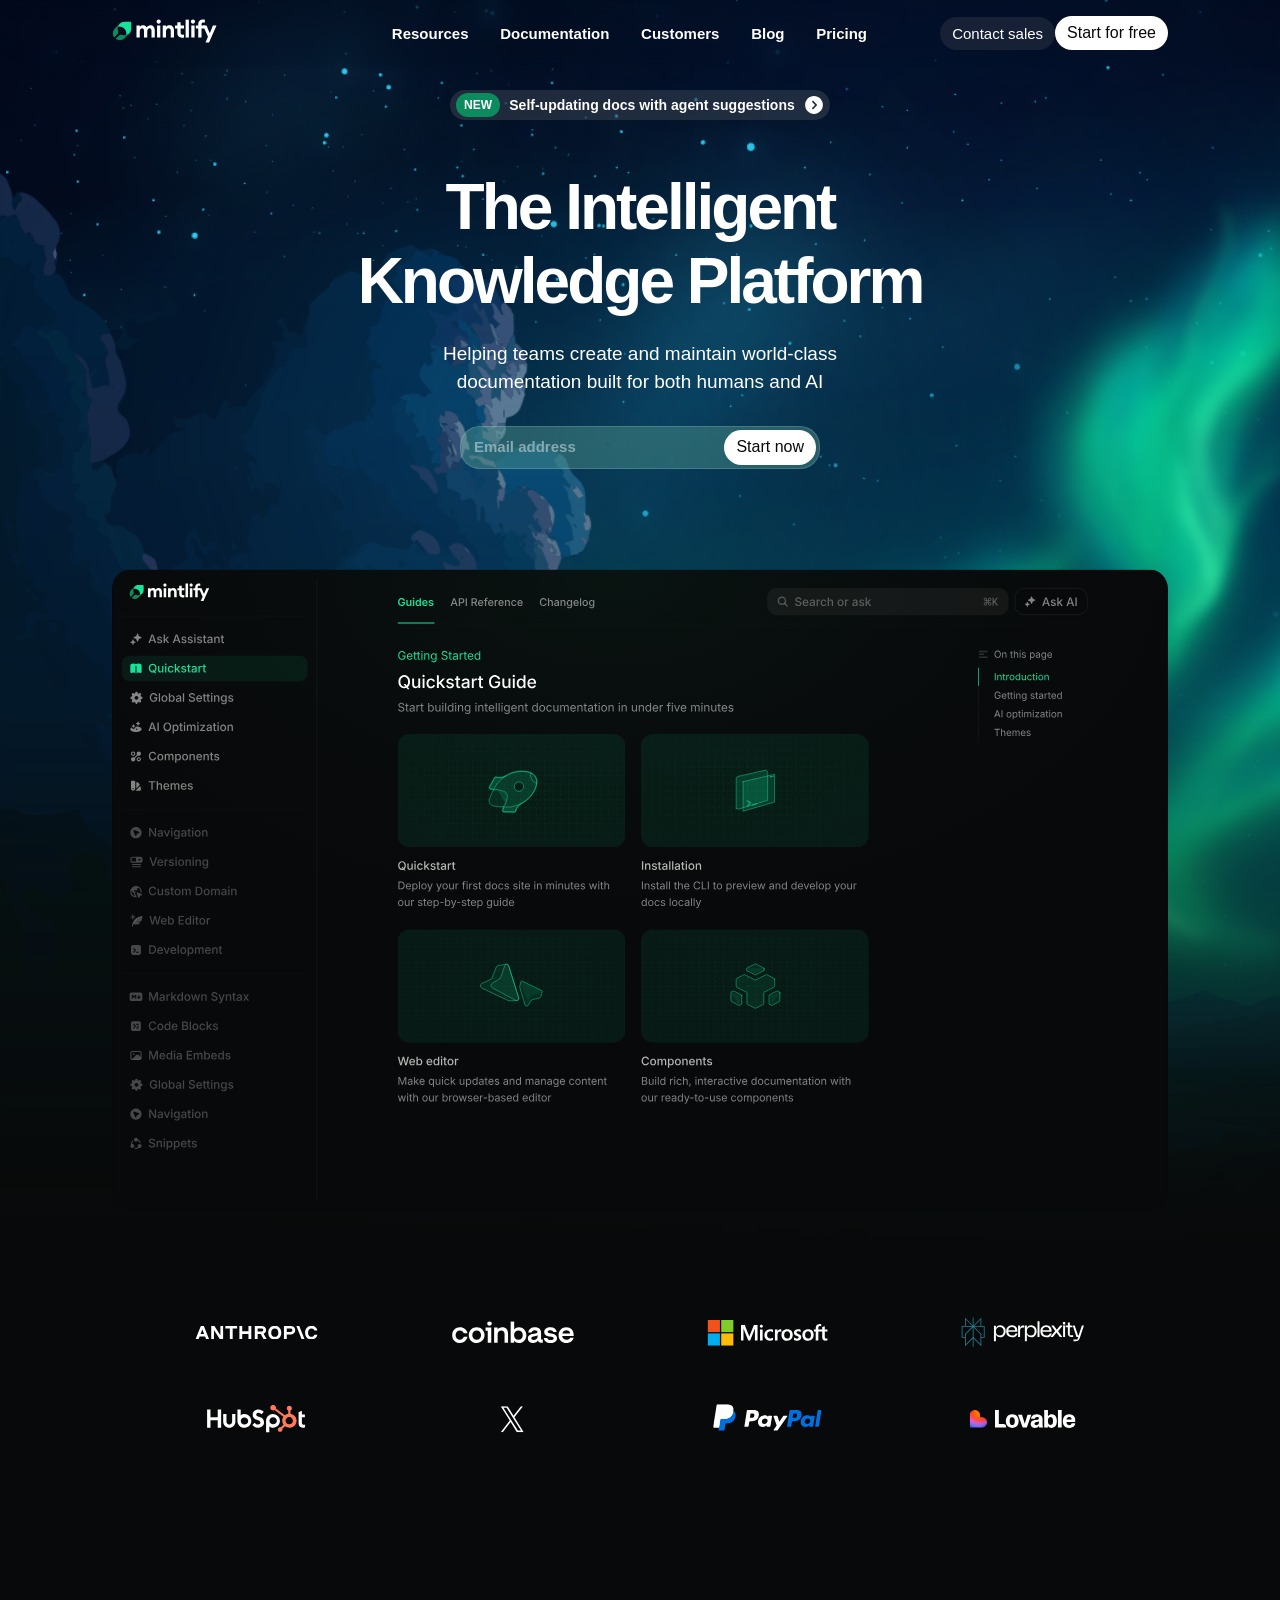
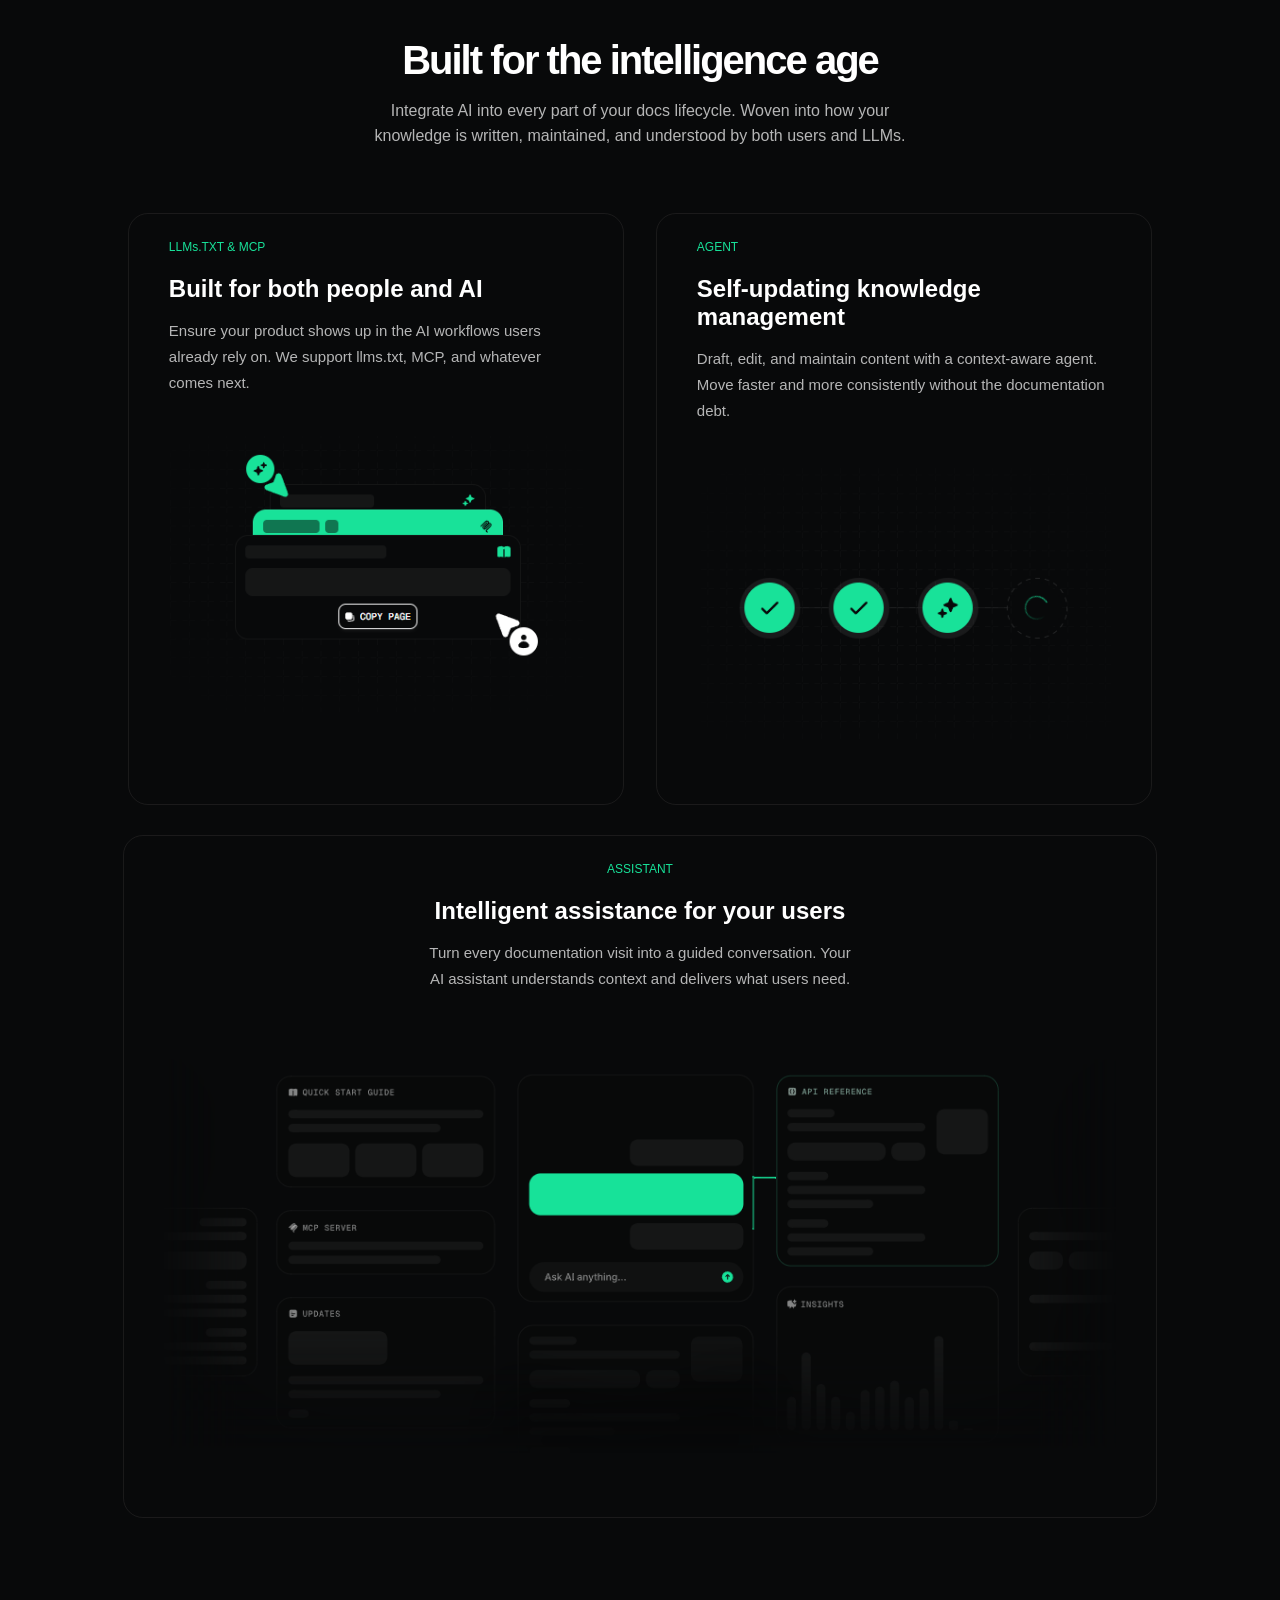
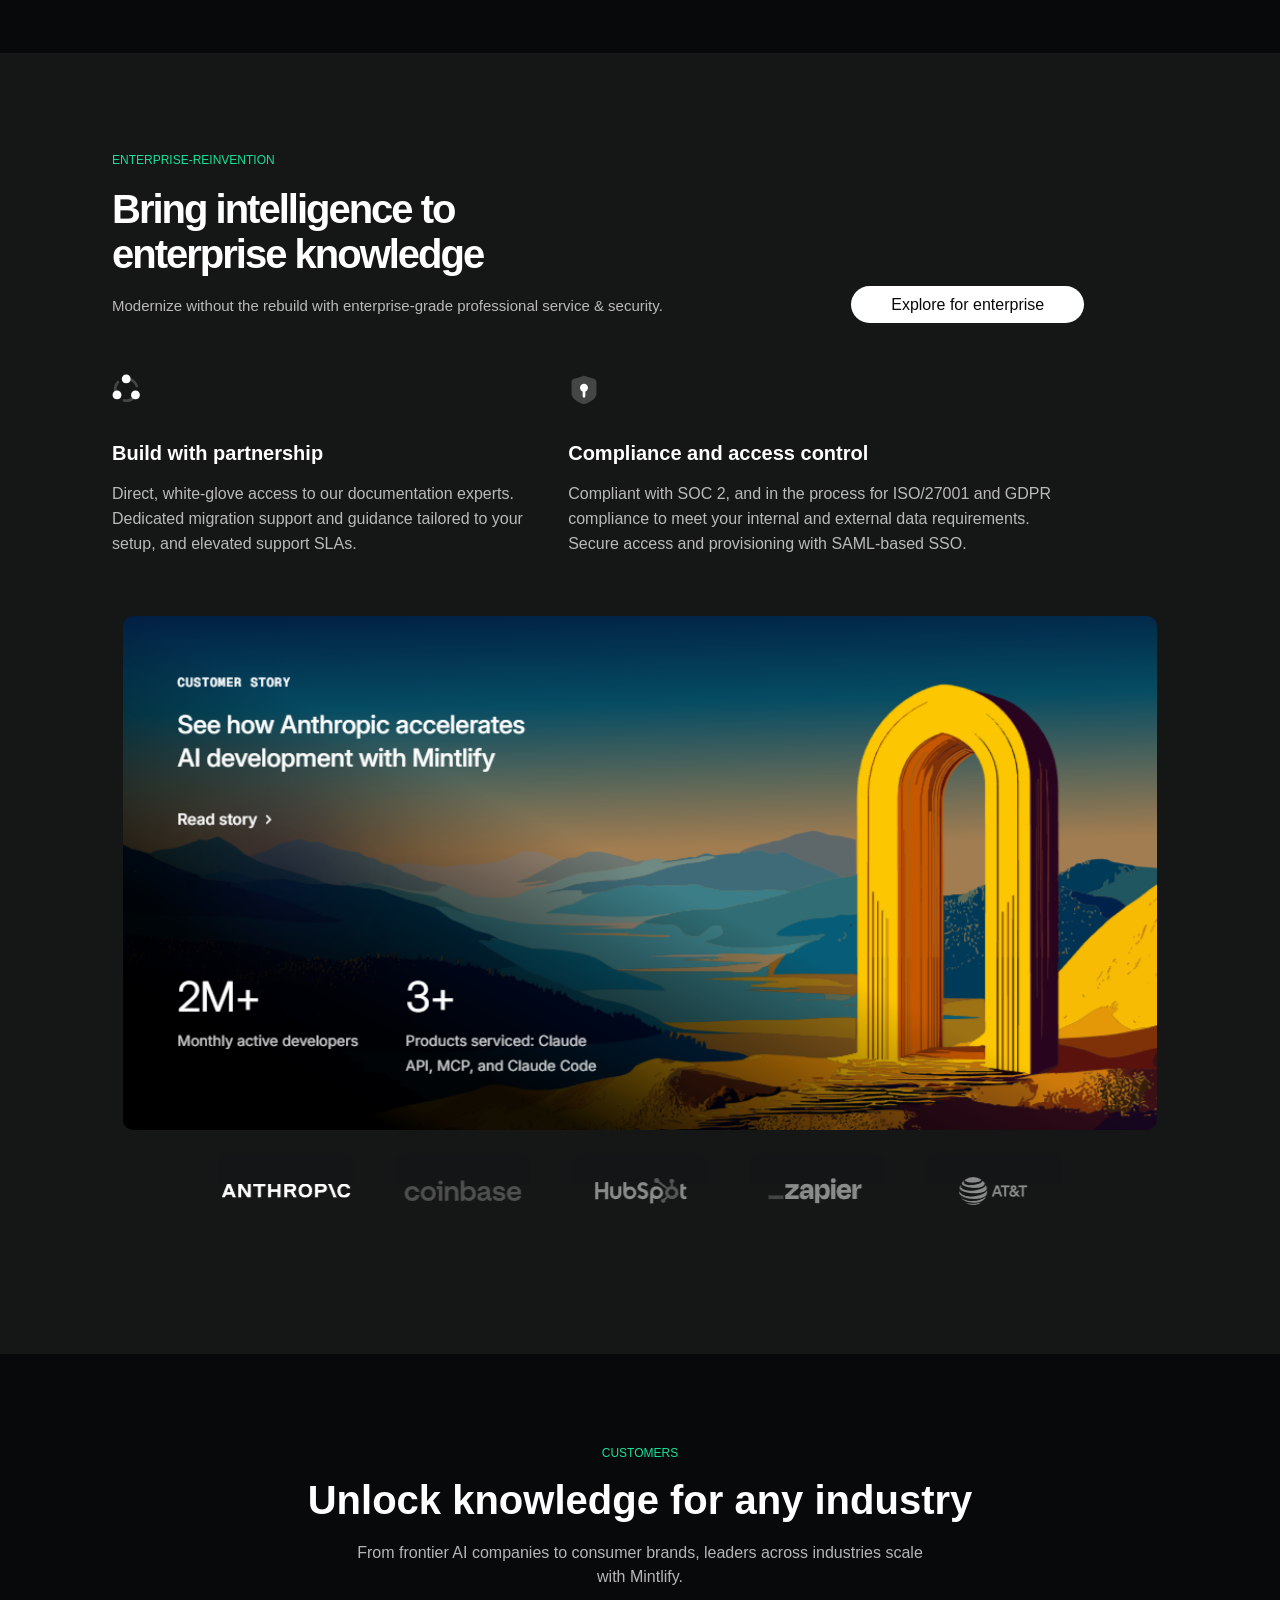
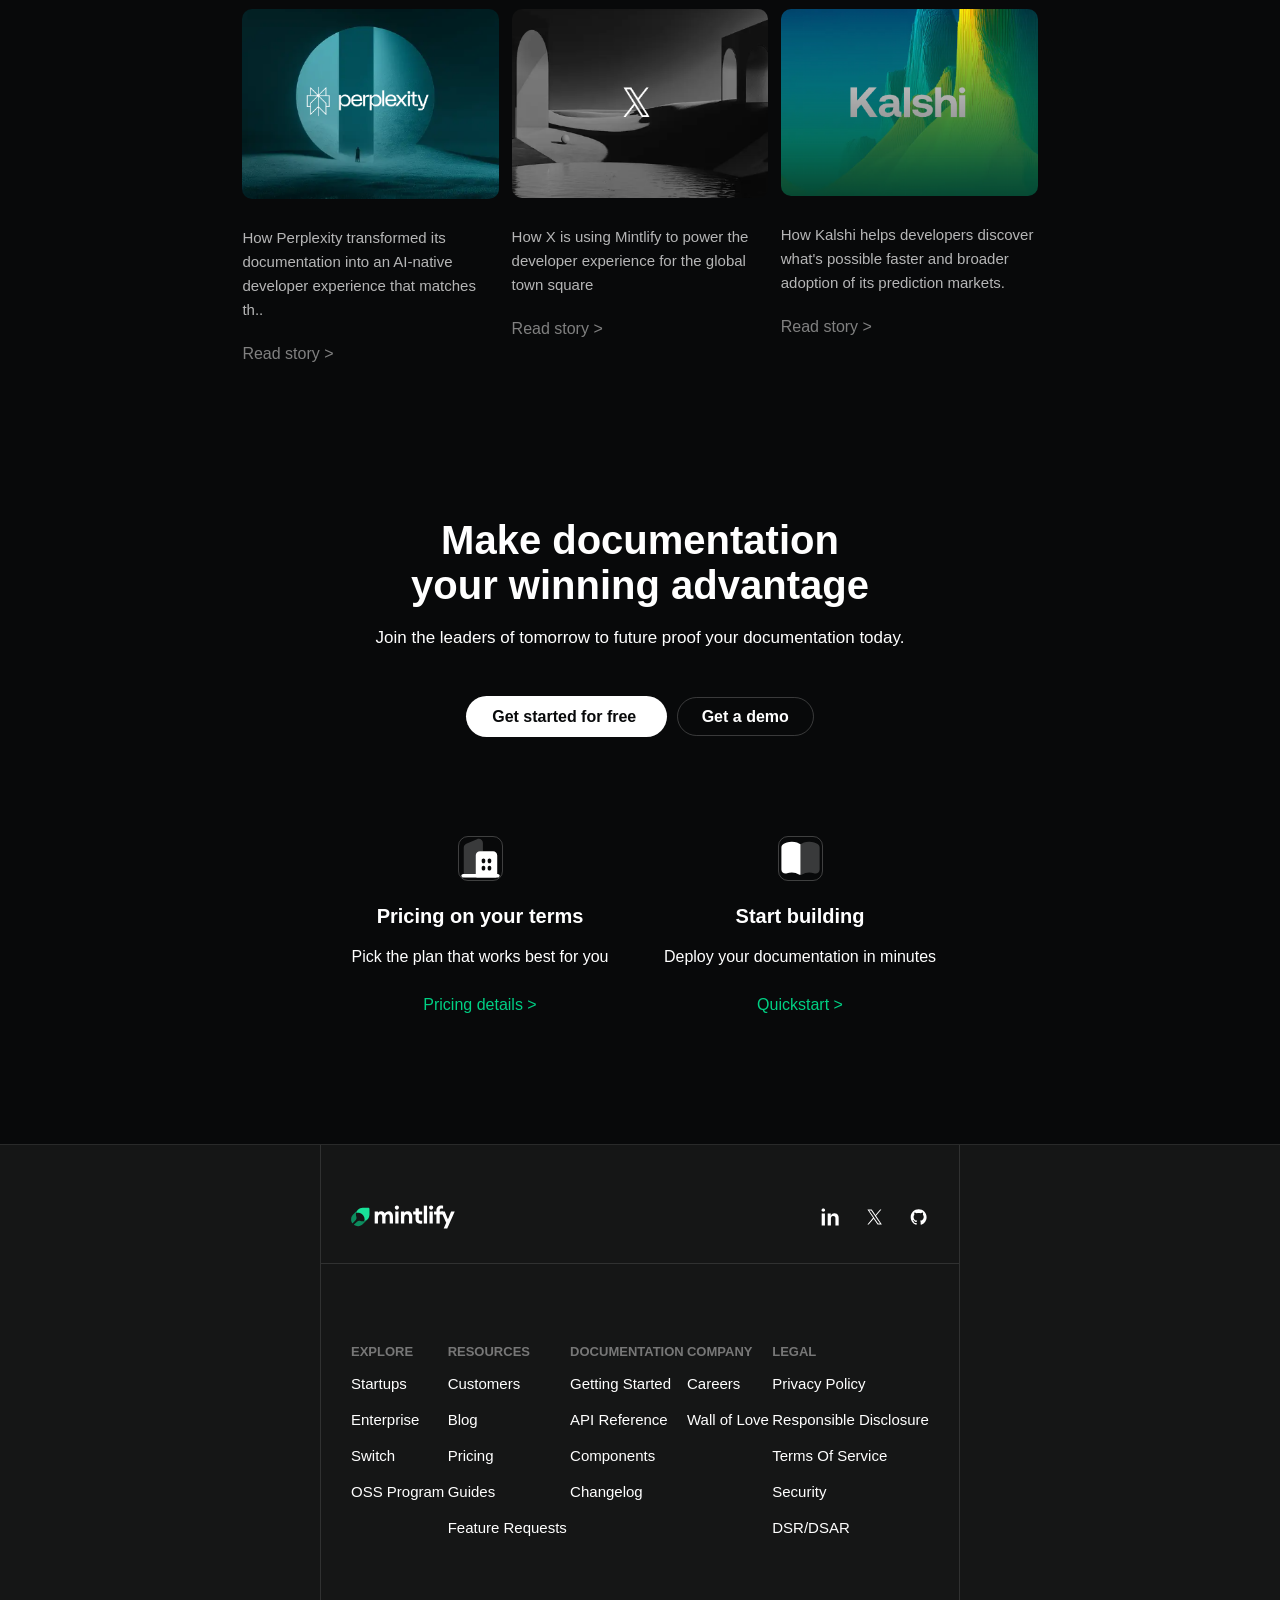
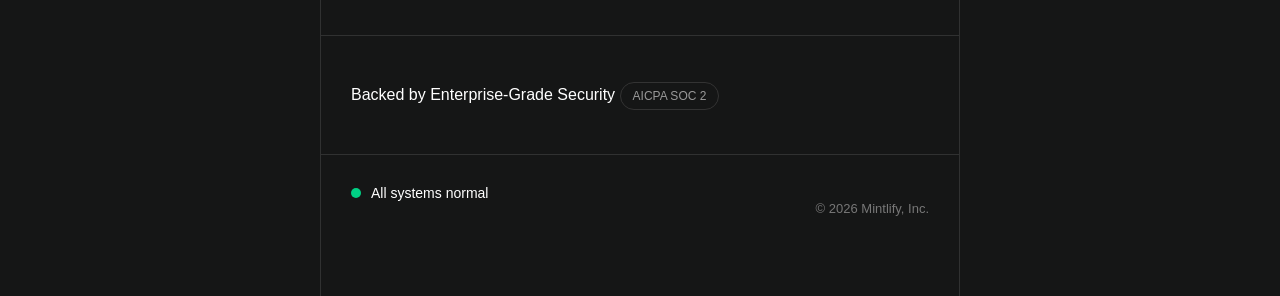
==== commit 02c54618: "html-css: assignment 3 completed" ====
--- a/assignments/html-css-landingPage2/index.html
+++ b/assignments/html-css-landingPage2/index.html
@@ -12,32 +12,119 @@
 <body>
     <!-- header start-->
     <header>
+        <!-- navigation start-->
         <nav>
-            <div id="navBrand">
-                <a href="index.html">
-                    <img src="assets/mintlify-wordmark.svg" alt="" />
-                </a>
-            </div>
-            <ul id="navLink">
-                <li><a href="#">Resources</a></li>
-                <li><a href="#">Documentation</a></li>
-                <li><a href="#">Customers</a></li>
-                <li><a href="#">Blog</a></li>
-                <li><a href="">Pricing</a></li>
-            </ul>
-            <div id="navCTA">
-                <a href="#" id="navCTA-1">Contact sales</a>
-                <a href="#" id="navCTA-2" class="lightButton">Start for free</a>
+            <div class="content">
+                <div id="navBrand">
+                    <a href="index.html">
+                        <svg width="104" height="24" viewBox="0 0 104 24" fill="none" xmlns="http://www.w3.org/2000/svg"
+                            aria-hidden="true">
+                            <path
+                                d="M18.4725 9.60528V3.91396C18.4725 3.30323 17.977 2.81641 17.3754 2.81641H11.6867C10.7931 2.81641 9.90842 2.99342 9.08564 3.32977C8.26285 3.67497 7.51085 4.17064 6.88271 4.80793L6.83847 4.85219C6.00684 5.69305 5.41408 6.73749 5.11328 7.88815C5.65296 7.74653 6.2103 7.67572 6.76767 7.66687C8.25399 7.64916 9.71378 8.12713 10.8993 9.02111C11.9698 9.81771 12.7837 10.9153 13.2261 12.181C13.6861 13.4644 13.7392 14.8629 13.3942 16.1817C14.5354 15.8808 15.5883 15.2878 16.4288 14.4558L16.473 14.4115C17.1011 13.7831 17.6054 13.0307 17.9504 12.2075C18.2955 11.3844 18.4636 10.4993 18.4636 9.60528H18.4725Z"
+                                fill="#18E299" data-darkreader-inline-fill="" style="
+                    --darkreader-inline-fill: var(
+                      --darkreader-text-18e299,
+                      #33e9a7
+                    );
+                  "></path>
+                            <path
+                                d="M4.9434 9.50941C4.95221 7.76347 5.64849 6.08807 6.87361 4.83594L2.14058 9.57113C2.12296 9.58876 2.10532 9.59758 2.08769 9.61522C0.933084 10.7615 0.23681 12.2959 0.122231 13.9183C0.0164654 15.435 0.413078 16.934 1.2592 18.1862C1.33991 18.3056 1.5589 18.3449 1.68229 18.2303L4.58202 15.338C5.48985 14.4298 5.7719 13.0806 5.34002 11.8726C5.06679 11.1231 4.93459 10.3207 4.9434 9.50941Z"
+                                fill="#0C8C5E" data-darkreader-inline-fill="" style="
+                    --darkreader-inline-fill: var(
+                      --darkreader-text-0c8c5e,
+                      #6ef3c3
+                    );
+                  "></path>
+                            <path
+                                d="M16.4445 14.4121C15.5367 15.3027 14.3997 15.92 13.1658 16.1933C11.923 16.4667 10.6362 16.3873 9.43757 15.9641C9.43757 15.9641 9.42874 15.9641 9.41992 15.9641C8.21243 15.532 6.86394 15.8141 5.95612 16.7136L3.05634 19.6058C2.93295 19.7293 2.95057 19.9321 3.10041 20.0291C4.35197 20.8668 5.85035 21.2724 7.36632 21.1666C8.98806 21.052 10.5128 20.3553 11.6674 19.2002L11.7115 19.1561L16.4445 14.4209V14.4121Z"
+                                fill="#0C8C5E" data-darkreader-inline-fill="" style="
+                    --darkreader-inline-fill: var(
+                      --darkreader-text-0c8c5e,
+                      #6ef3c3
+                    );
+                  "></path>
+                            <path
+                                d="M96.2355 23.5H92.6842L95.1868 17.8513L90.1816 6.60156H93.7568L96.6734 13.6537C96.7753 13.9002 97.1246 13.8997 97.2259 13.653L100.12 6.60156H103.719L96.2355 23.5Z"
+                                fill="var(--color-text-main)" data-darkreader-inline-fill="" style="
+                    --darkreader-inline-fill: var(
+                      --darkreader-text--color-text-main,
+                      var(--darkreader-text-000000, #e8e6e3)
+                    );
+                  "></path>
+                            <path
+                                d="M85.4483 18.5186V9.46164H83.041V6.60154H85.4483V5.05232C85.4483 3.63816 85.8773 2.5259 86.7353 1.71554C87.5933 0.90518 88.6818 0.5 90.0006 0.5C90.8109 0.5 91.5021 0.587392 92.0742 0.762175V3.64611C91.6928 3.5031 91.2479 3.4316 90.7394 3.4316C90.0244 3.4316 89.508 3.59049 89.1902 3.90828C88.8724 4.21018 88.7135 4.72659 88.7135 5.4575V6.60154H92.0742V9.46164H88.7135V18.5186H85.4483Z"
+                                fill="var(--color-text-main)" data-darkreader-inline-fill="" style="
+                    --darkreader-inline-fill: var(
+                      --darkreader-text--color-text-main,
+                      var(--darkreader-text-000000, #e8e6e3)
+                    );
+                  "></path>
+                            <path
+                                d="M80.1204 4.64714C79.5643 4.64714 79.0797 4.44852 78.6666 4.05129C78.2534 3.63816 78.0469 3.14559 78.0469 2.57357C78.0469 2.00155 78.2534 1.51692 78.6666 1.11969C79.0797 0.706563 79.5643 0.5 80.1204 0.5C80.7084 0.5 81.2009 0.706563 81.5982 1.11969C82.0113 1.51692 82.2178 2.00155 82.2178 2.57357C82.2178 3.14559 82.0113 3.63816 81.5982 4.05129C81.2009 4.44852 80.7084 4.64714 80.1204 4.64714ZM78.4997 18.5186V6.60154H81.765V18.5186H78.4997Z"
+                                fill="var(--color-text-main)" data-darkreader-inline-fill="" style="
+                    --darkreader-inline-fill: var(
+                      --darkreader-text--color-text-main,
+                      var(--darkreader-text-000000, #e8e6e3)
+                    );
+                  "></path>
+                            <path d="M72.8125 18.5182V0.642578H76.0778V18.5182H72.8125Z" fill="var(--color-text-main)"
+                                data-darkreader-inline-fill="" style="
+                    --darkreader-inline-fill: var(
+                      --darkreader-text--color-text-main,
+                      var(--darkreader-text-000000, #e8e6e3)
+                    );
+                  "></path>
+                            <path
+                                d="M69.1256 18.6621C67.7909 18.6621 66.6945 18.2966 65.8365 17.5657C64.9943 16.8189 64.5733 15.7464 64.5733 14.3481V9.46211H62.166V6.60201H64.5733V3.28906H67.8385V6.60201H71.1992V9.46211H67.8385V13.7046C67.8385 14.4355 67.9974 14.9598 68.3152 15.2776C68.633 15.5795 69.1494 15.7305 69.8644 15.7305C70.3729 15.7305 70.8178 15.659 71.1992 15.516V18.3999C70.6271 18.5747 69.9359 18.6621 69.1256 18.6621Z"
+                                fill="var(--color-text-main)" data-darkreader-inline-fill="" style="
+                    --darkreader-inline-fill: var(
+                      --darkreader-text--color-text-main,
+                      var(--darkreader-text-000000, #e8e6e3)
+                    );
+                  "></path>
+                            <path
+                                d="M49.9434 18.5191V6.60202H53.2086V7.47307C53.2086 7.62037 53.4091 7.6855 53.5066 7.57513C54.2346 6.75161 55.2713 6.33984 56.6169 6.33984C58.047 6.33984 59.1672 6.81653 59.9775 7.76989C60.8038 8.70737 61.2169 9.96263 61.2169 11.5357V18.5191H57.9516V12.0839C57.9516 11.21 57.7689 10.5347 57.4034 10.058C57.038 9.5654 56.5216 9.31911 55.8542 9.31911C55.0598 9.31911 54.4162 9.60512 53.9237 10.1771C53.447 10.7492 53.2086 11.5913 53.2086 12.7036V18.5191H49.9434Z"
+                                fill="var(--color-text-main)" data-darkreader-inline-fill="" style="
+                    --darkreader-inline-fill: var(
+                      --darkreader-text--color-text-main,
+                      var(--darkreader-text-000000, #e8e6e3)
+                    );
+                  "></path>
+                            <path
+                                d="M45.8783 4.64714C45.3221 4.64714 44.8375 4.44852 44.4244 4.05129C44.0113 3.63816 43.8047 3.14559 43.8047 2.57357C43.8047 2.00155 44.0113 1.51692 44.4244 1.11969C44.8375 0.706563 45.3221 0.5 45.8783 0.5C46.4662 0.5 46.9587 0.706563 47.356 1.11969C47.7691 1.51692 47.9757 2.00155 47.9757 2.57357C47.9757 3.14559 47.7691 3.63816 47.356 4.05129C46.9587 4.44852 46.4662 4.64714 45.8783 4.64714ZM44.2575 18.5186V6.60154H47.5228V18.5186H44.2575Z"
+                                fill="var(--color-text-main)" data-darkreader-inline-fill="" style="
+                    --darkreader-inline-fill: var(
+                      --darkreader-text--color-text-main,
+                      var(--darkreader-text-000000, #e8e6e3)
+                    );
+                  "></path>
+                            <path
+                                d="M38.7147 18.5191V12.1554C38.7147 10.2645 38.095 9.31911 36.8557 9.31911C36.1406 9.31911 35.5686 9.58923 35.1396 10.1295C34.7265 10.6697 34.504 11.4721 34.4722 12.5367V18.5191H31.207V12.1554C31.207 10.2645 30.5873 9.31911 29.3479 9.31911C28.617 9.31911 28.037 9.60512 27.608 10.1771C27.179 10.7492 26.9645 11.5913 26.9645 12.7036V18.5191H23.6992V6.60202H26.9645V7.48165C26.9645 7.62818 27.1615 7.69271 27.2578 7.58222C27.9791 6.75397 28.938 6.33984 30.1344 6.33984C31.7067 6.33984 32.8909 6.98895 33.687 8.28717C33.7498 8.38958 33.9044 8.38799 33.9668 8.28535C34.311 7.71964 34.7893 7.26975 35.4018 6.9357C36.1009 6.53846 36.808 6.33984 37.523 6.33984C38.9372 6.33984 40.0335 6.80858 40.8121 7.74606C41.5907 8.68353 41.98 9.97058 41.98 11.6072V18.5191H38.7147Z"
+                                fill="var(--color-text-main)" data-darkreader-inline-fill="" style="
+                    --darkreader-inline-fill: var(
+                      --darkreader-text--color-text-main,
+                      var(--darkreader-text-000000, #e8e6e3)
+                    );
+                  "></path>
+                        </svg>
+                    </a>
+                </div>
+                <ul id="navLink" class="flex">
+                    <li><a href="#">Resources</a></li>
+                    <li><a href="#">Documentation</a></li>
+                    <li><a href="#">Customers</a></li>
+                    <li><a href="#">Blog</a></li>
+                    <li><a href="">Pricing</a></li>
+                </ul>
+                <div id="navCTA">
+                    <a href="#" id="navCTA-1">Contact sales</a>
+                    <a href="#" id="navCTA-2" class="lightButton darkcolor">Start for free</a>
+                </div>
             </div>
         </nav>
-    </header>
-    <!-- header end-->
-
-    <!-- main start-->
-    <main>
-        <div class="size">
-            <!-- hero start-->
-            <section id="hero">
+        <!-- hero start-->
+        <section id="hero">
+            <div class="link">
                 <a href=""><span>NEW</span> Self-updating docs with agent suggestions
                     <svg widtH="10px" viewBox="0 0 18 18" fill="none" xmlns="http://www.w3.org/2000/svg"
                         class="shrink-0 select-none size-4 text-white">
@@ -46,23 +133,29 @@
                             fill="currentColor"></path>
                     </svg>
                 </a>
-                <h1>The Intelligent Knowledge Platform</h1>
-                <p>
-                    Helping teams create and maintain world-class documentation built
-                    for both humans and AI
-                </p>
-                <form action="">
-                    <div>
-                        <input type="email" placeholder="Email address" />
-                        <a href="" class="lightButton">Start now</a>
-                    </div>
-                </form>
+            </div>
+            <h1>The Intelligent <br />Knowledge Platform</h1>
+            <p>
+                Helping teams create and maintain world-class <br />
+                documentation built for both humans and AI
+            </p>
+            <form action="">
                 <div>
-                    <img src="assets/img/hero-image-dark.svg" alt="" />
-                </div>
-            </section>
-            <!-- hero end-->
-
+                    <input type="email" placeholder="Email address" />
+                    <a href="" class="lightButton darkcolor">Start now</a>
+                </div>
+            </form>
+            <div>
+                <img src="assets/img/hero-image-dark.svg" alt="" />
+            </div>
+        </section>
+        <!-- hero end-->
+    </header>
+    <!-- header end-->
+
+    <!-- main start-->
+    <main>
+        <div class="content">
             <!-- logo start-->
             <section id="logo-room">
                 <div class="logo">
@@ -408,13 +501,14 @@
             <!-- logo end-->
 
             <!-- feature start-->
-            <section class="feature">
+            <section id="feature">
                 <div class="heading">
-                    <h2>Build for the intelligence age</h2>
+                    <h2>Built for the intelligence age</h2>
                     <p class="grey-text">
                         Integrate AI into every part of your docs lifecycle. Woven into
-                        how your knowledge is written, maintained, and understood by both
-                        users and LLMs.
+                        how your <br />
+                        knowledge is written, maintained, and understood by both users and
+                        LLMs.
                     </p>
                 </div>
                 <div class="box-room">
@@ -444,6 +538,7 @@
                         <h3>Intelligent assistance for your users</h3>
                         <p class="grey-text">
                             Turn every documentation visit into a guided conversation. Your
+                            <br />
                             AI assistant understands context and delivers what users need.
                         </p>
                         <img src="assets/img/feature3.png" alt="" />
@@ -459,16 +554,20 @@
     <section id="enterprise">
         <div class="room">
             <div class="box-1">
-                <p class="green-text">ENTERPRISE-REINVENTION</p>
-                <h2>Bring intelligence to enterprise knowledge</h2>
-                <p class="grey-text">
-                    Modernize without the rebuild with enterprise-grade professional
-                    service & security.
-                </p>
-                <span><a href="" class="lightButton">Explore for enterprise</a></span>
+                <div class="left">
+                    <p class="green-text">ENTERPRISE-REINVENTION</p>
+                    <h2>Bring intelligence to <br />enterprise knowledge</h2>
+                    <p class="grey-text">
+                        Modernize without the rebuild with enterprise-grade professional
+                        service & security.
+                    </p>
+                </div>
+                <div class="right">
+                    <span><a href="" class="lightButton darkcolor">Explore for enterprise</a></span>
+                </div>
             </div>
             <div class="box-2">
-                <div class="left">
+                <div class="left box">
                     <svg viewBox="0 0 18 18" fill="none" xmlns="http://www.w3.org/2000/svg"
                         class="shrink-0 select-none size-8 text-brand">
                         <path fill-rule="evenodd" clip-rule="evenodd"
@@ -497,7 +596,7 @@
                         elevated support SLAs.
                     </p>
                 </div>
-                <div class="right">
+                <div class="right box">
                     <svg viewBox="0 0 18 18" fill="none" xmlns="http://www.w3.org/2000/svg"
                         class="shrink-0 select-none size-8 text-brand">
                         <path opacity="0.2" fill-rule="evenodd" clip-rule="evenodd"
@@ -536,11 +635,12 @@
             <h2>Unlock knowledge for any industry</h2>
             <p class="grey-text">
                 From frontier AI companies to consumer brands, leaders across
-                industries scale with Mintlify.
+                industries scale <br />
+                with Mintlify.
             </p>
         </div>
         <div class="card-room">
-            <div class="card-1">
+            <div class="card-1 card">
                 <img src="assets/img/perplexity.png" alt="" />
                 <p class="grey-text">
                     How Perplexity transformed its documentation into an AI-native
@@ -548,7 +648,7 @@
                 </p>
                 <a href="">Read story ></a>
             </div>
-            <div class="card-2">
+            <div class="card-2 card">
                 <img src="assets/img/x.png" alt="" />
                 <p class="grey-text">
                     How X is using Mintlify to power the developer experience for the
@@ -556,11 +656,11 @@
                 </p>
                 <a href="">Read story ></a>
             </div>
-            <div class="card-3">
+            <div class="card-3 card">
                 <img src="assets/img/kalshi.png" alt="" />
                 <p class="grey-text">
                     How Kalshi helps developers discover what's possible faster and
-                    ultimately drive broader adoption of its prediction markets.
+                    broader adoption of its prediction markets.
                 </p>
                 <a href="">Read story ></a>
             </div>
@@ -569,25 +669,48 @@
     <!-- customer end -->
 
     <!-- final-CTA start-->
-    <section class="finalCTA">
+    <section id="finalCTA">
         <div class="top">
-            <h3>Make documentation your winning advantage</h3>
-            <p class="grey-text">
+            <h3>
+                Make documentation <br />
+                your winning advantage
+            </h3>
+            <p>
                 Join the leaders of tomorrow to future proof your documentation today.
             </p>
 
             <div class="buttons">
-                <a href="" class="cta1 lightButton">Get started for free </a>
+                <a href="" class="cta1 lightButton darkcolor">Get started for free
+                </a>
                 <a href="" class="cta2">Get a demo</a>
             </div>
         </div>
         <div class="bottom">
-            <div class="box">
+            <div class="box box-1">
+                <svg viewBox="0 0 18 18" fill="none" xmlns="http://www.w3.org/2000/svg" class="shrink-0 select-none">
+                    <path opacity="0.2"
+                        d="M7.56788 0.89724C8.72116 0.409204 10 1.2559 10 2.509V6H8.75C7.78379 6 7 6.78379 7 7.75V16.25C7 16.6631 7.33394 16.9981 7.74658 17H2.75C2.33579 17 2 16.6642 2 16.25V4.41199C2 3.7099 2.41973 3.07374 3.06862 2.79992L7.56788 0.89724Z"
+                        fill="currentColor"></path>
+                    <path fill-rule="evenodd" clip-rule="evenodd"
+                        d="M8.75 6C7.78379 6 7 6.78379 7 7.75V16.25C7 16.6642 7.33579 17 7.75 17H15.25C15.6642 17 16 16.6642 16 16.25V7.75C16 6.78379 15.2162 6 14.25 6H8.75ZM10.25 9C10.6642 9 11 9.33579 11 9.75V10.25C11 10.6642 10.6642 11 10.25 11C9.83579 11 9.5 10.6642 9.5 10.25V9.75C9.5 9.33579 9.83579 9 10.25 9ZM13.5 9.75C13.5 9.33579 13.1642 9 12.75 9C12.3358 9 12 9.33579 12 9.75V10.25C12 10.6642 12.3358 11 12.75 11C13.1642 11 13.5 10.6642 13.5 10.25V9.75ZM10.25 12C10.6642 12 11 12.3358 11 12.75V13.25C11 13.6642 10.6642 14 10.25 14C9.83579 14 9.5 13.6642 9.5 13.25V12.75C9.5 12.3358 9.83579 12 10.25 12ZM13.5 12.75C13.5 12.3358 13.1642 12 12.75 12C12.3358 12 12 12.3358 12 12.75V13.25C12 13.6642 12.3358 14 12.75 14C13.1642 14 13.5 13.6642 13.5 13.25V12.75Z"
+                        fill="currentColor"></path>
+                    <path fill-rule="evenodd" clip-rule="evenodd"
+                        d="M1 16.25C1 15.8358 1.33579 15.5 1.75 15.5H16.25C16.6642 15.5 17 15.8358 17 16.25C17 16.6642 16.6642 17 16.25 17H1.75C1.33579 17 1 16.6642 1 16.25Z"
+                        fill="currentColor"></path>
+                </svg>
                 <h4>Pricing on your terms</h4>
                 <p>Pick the plan that works best for you</p>
                 <a href="">Pricing details ></a>
             </div>
-            <div class="box">
+            <div class="box box-2">
+                <svg viewBox="0 0 18 18" fill="none" xmlns="http://www.w3.org/2000/svg" class="shrink-0 select-none">
+                    <path
+                        d="M5.37701 2.01401C3.78843 2.01401 2.56755 2.561 1.85582 2.9811C1.31588 3.29978 1.00101 3.87517 1.00101 4.48701V13.57C1.00101 14.7707 2.20639 15.6627 3.36965 15.2049C3.9013 14.9951 4.57667 14.8229 5.36584 14.822C6.60305 14.8203 7.5635 15.2391 8.13255 15.5674C8.39841 15.7201 8.69579 15.801 9.00001 15.801V3.05078C8.29992 2.62423 7.0284 2.01401 5.37701 2.01401Z"
+                        fill="currentColor"></path>
+                    <path opacity="0.2"
+                        d="M12.623 2.01401C14.2116 2.01401 15.4325 2.561 16.1442 2.9811C16.6841 3.29978 16.999 3.87517 16.999 4.48701V13.57C16.999 14.7707 15.7936 15.6627 14.6304 15.2049C14.0987 14.9951 13.4233 14.8229 12.6342 14.822C11.397 14.8203 10.4379 15.2383 9.86882 15.5666C9.60296 15.7193 9.30422 15.801 9 15.801V3.05078C9.70009 2.62423 10.9716 2.01401 12.623 2.01401Z"
+                        fill="currentColor"></path>
+                </svg>
                 <h4>Start building</h4>
                 <p>Deploy your documentation in minutes</p>
                 <a href="">Quickstart ></a>
@@ -600,7 +723,96 @@
     <footer>
         <div class="footer-top">
             <div class="footer-brand">
-                <a href=""><img src="assets/mintlify-wordmark.svg" alt="" /></a>
+                <svg width="104" height="24" viewBox="0 0 104 24" fill="none" xmlns="http://www.w3.org/2000/svg"
+                    aria-hidden="true">
+                    <path
+                        d="M18.4725 9.60528V3.91396C18.4725 3.30323 17.977 2.81641 17.3754 2.81641H11.6867C10.7931 2.81641 9.90842 2.99342 9.08564 3.32977C8.26285 3.67497 7.51085 4.17064 6.88271 4.80793L6.83847 4.85219C6.00684 5.69305 5.41408 6.73749 5.11328 7.88815C5.65296 7.74653 6.2103 7.67572 6.76767 7.66687C8.25399 7.64916 9.71378 8.12713 10.8993 9.02111C11.9698 9.81771 12.7837 10.9153 13.2261 12.181C13.6861 13.4644 13.7392 14.8629 13.3942 16.1817C14.5354 15.8808 15.5883 15.2878 16.4288 14.4558L16.473 14.4115C17.1011 13.7831 17.6054 13.0307 17.9504 12.2075C18.2955 11.3844 18.4636 10.4993 18.4636 9.60528H18.4725Z"
+                        fill="#18E299" data-darkreader-inline-fill="" style="
+                --darkreader-inline-fill: var(
+                  --darkreader-text-18e299,
+                  #33e9a7
+                );
+              "></path>
+                    <path
+                        d="M4.9434 9.50941C4.95221 7.76347 5.64849 6.08807 6.87361 4.83594L2.14058 9.57113C2.12296 9.58876 2.10532 9.59758 2.08769 9.61522C0.933084 10.7615 0.23681 12.2959 0.122231 13.9183C0.0164654 15.435 0.413078 16.934 1.2592 18.1862C1.33991 18.3056 1.5589 18.3449 1.68229 18.2303L4.58202 15.338C5.48985 14.4298 5.7719 13.0806 5.34002 11.8726C5.06679 11.1231 4.93459 10.3207 4.9434 9.50941Z"
+                        fill="#0C8C5E" data-darkreader-inline-fill="" style="
+                --darkreader-inline-fill: var(
+                  --darkreader-text-0c8c5e,
+                  #6ef3c3
+                );
+              "></path>
+                    <path
+                        d="M16.4445 14.4121C15.5367 15.3027 14.3997 15.92 13.1658 16.1933C11.923 16.4667 10.6362 16.3873 9.43757 15.9641C9.43757 15.9641 9.42874 15.9641 9.41992 15.9641C8.21243 15.532 6.86394 15.8141 5.95612 16.7136L3.05634 19.6058C2.93295 19.7293 2.95057 19.9321 3.10041 20.0291C4.35197 20.8668 5.85035 21.2724 7.36632 21.1666C8.98806 21.052 10.5128 20.3553 11.6674 19.2002L11.7115 19.1561L16.4445 14.4209V14.4121Z"
+                        fill="#0C8C5E" data-darkreader-inline-fill="" style="
+                --darkreader-inline-fill: var(
+                  --darkreader-text-0c8c5e,
+                  #6ef3c3
+                );
+              "></path>
+                    <path
+                        d="M96.2355 23.5H92.6842L95.1868 17.8513L90.1816 6.60156H93.7568L96.6734 13.6537C96.7753 13.9002 97.1246 13.8997 97.2259 13.653L100.12 6.60156H103.719L96.2355 23.5Z"
+                        fill="var(--color-text-main)" data-darkreader-inline-fill="" style="
+                --darkreader-inline-fill: var(
+                  --darkreader-text--color-text-main,
+                  var(--darkreader-text-000000, #e8e6e3)
+                );
+              "></path>
+                    <path
+                        d="M85.4483 18.5186V9.46164H83.041V6.60154H85.4483V5.05232C85.4483 3.63816 85.8773 2.5259 86.7353 1.71554C87.5933 0.90518 88.6818 0.5 90.0006 0.5C90.8109 0.5 91.5021 0.587392 92.0742 0.762175V3.64611C91.6928 3.5031 91.2479 3.4316 90.7394 3.4316C90.0244 3.4316 89.508 3.59049 89.1902 3.90828C88.8724 4.21018 88.7135 4.72659 88.7135 5.4575V6.60154H92.0742V9.46164H88.7135V18.5186H85.4483Z"
+                        fill="var(--color-text-main)" data-darkreader-inline-fill="" style="
+                --darkreader-inline-fill: var(
+                  --darkreader-text--color-text-main,
+                  var(--darkreader-text-000000, #e8e6e3)
+                );
+              "></path>
+                    <path
+                        d="M80.1204 4.64714C79.5643 4.64714 79.0797 4.44852 78.6666 4.05129C78.2534 3.63816 78.0469 3.14559 78.0469 2.57357C78.0469 2.00155 78.2534 1.51692 78.6666 1.11969C79.0797 0.706563 79.5643 0.5 80.1204 0.5C80.7084 0.5 81.2009 0.706563 81.5982 1.11969C82.0113 1.51692 82.2178 2.00155 82.2178 2.57357C82.2178 3.14559 82.0113 3.63816 81.5982 4.05129C81.2009 4.44852 80.7084 4.64714 80.1204 4.64714ZM78.4997 18.5186V6.60154H81.765V18.5186H78.4997Z"
+                        fill="var(--color-text-main)" data-darkreader-inline-fill="" style="
+                --darkreader-inline-fill: var(
+                  --darkreader-text--color-text-main,
+                  var(--darkreader-text-000000, #e8e6e3)
+                );
+              "></path>
+                    <path d="M72.8125 18.5182V0.642578H76.0778V18.5182H72.8125Z" fill="var(--color-text-main)"
+                        data-darkreader-inline-fill="" style="
+                --darkreader-inline-fill: var(
+                  --darkreader-text--color-text-main,
+                  var(--darkreader-text-000000, #e8e6e3)
+                );
+              "></path>
+                    <path
+                        d="M69.1256 18.6621C67.7909 18.6621 66.6945 18.2966 65.8365 17.5657C64.9943 16.8189 64.5733 15.7464 64.5733 14.3481V9.46211H62.166V6.60201H64.5733V3.28906H67.8385V6.60201H71.1992V9.46211H67.8385V13.7046C67.8385 14.4355 67.9974 14.9598 68.3152 15.2776C68.633 15.5795 69.1494 15.7305 69.8644 15.7305C70.3729 15.7305 70.8178 15.659 71.1992 15.516V18.3999C70.6271 18.5747 69.9359 18.6621 69.1256 18.6621Z"
+                        fill="var(--color-text-main)" data-darkreader-inline-fill="" style="
+                --darkreader-inline-fill: var(
+                  --darkreader-text--color-text-main,
+                  var(--darkreader-text-000000, #e8e6e3)
+                );
+              "></path>
+                    <path
+                        d="M49.9434 18.5191V6.60202H53.2086V7.47307C53.2086 7.62037 53.4091 7.6855 53.5066 7.57513C54.2346 6.75161 55.2713 6.33984 56.6169 6.33984C58.047 6.33984 59.1672 6.81653 59.9775 7.76989C60.8038 8.70737 61.2169 9.96263 61.2169 11.5357V18.5191H57.9516V12.0839C57.9516 11.21 57.7689 10.5347 57.4034 10.058C57.038 9.5654 56.5216 9.31911 55.8542 9.31911C55.0598 9.31911 54.4162 9.60512 53.9237 10.1771C53.447 10.7492 53.2086 11.5913 53.2086 12.7036V18.5191H49.9434Z"
+                        fill="var(--color-text-main)" data-darkreader-inline-fill="" style="
+                --darkreader-inline-fill: var(
+                  --darkreader-text--color-text-main,
+                  var(--darkreader-text-000000, #e8e6e3)
+                );
+              "></path>
+                    <path
+                        d="M45.8783 4.64714C45.3221 4.64714 44.8375 4.44852 44.4244 4.05129C44.0113 3.63816 43.8047 3.14559 43.8047 2.57357C43.8047 2.00155 44.0113 1.51692 44.4244 1.11969C44.8375 0.706563 45.3221 0.5 45.8783 0.5C46.4662 0.5 46.9587 0.706563 47.356 1.11969C47.7691 1.51692 47.9757 2.00155 47.9757 2.57357C47.9757 3.14559 47.7691 3.63816 47.356 4.05129C46.9587 4.44852 46.4662 4.64714 45.8783 4.64714ZM44.2575 18.5186V6.60154H47.5228V18.5186H44.2575Z"
+                        fill="var(--color-text-main)" data-darkreader-inline-fill="" style="
+                --darkreader-inline-fill: var(
+                  --darkreader-text--color-text-main,
+                  var(--darkreader-text-000000, #e8e6e3)
+                );
+              "></path>
+                    <path
+                        d="M38.7147 18.5191V12.1554C38.7147 10.2645 38.095 9.31911 36.8557 9.31911C36.1406 9.31911 35.5686 9.58923 35.1396 10.1295C34.7265 10.6697 34.504 11.4721 34.4722 12.5367V18.5191H31.207V12.1554C31.207 10.2645 30.5873 9.31911 29.3479 9.31911C28.617 9.31911 28.037 9.60512 27.608 10.1771C27.179 10.7492 26.9645 11.5913 26.9645 12.7036V18.5191H23.6992V6.60202H26.9645V7.48165C26.9645 7.62818 27.1615 7.69271 27.2578 7.58222C27.9791 6.75397 28.938 6.33984 30.1344 6.33984C31.7067 6.33984 32.8909 6.98895 33.687 8.28717C33.7498 8.38958 33.9044 8.38799 33.9668 8.28535C34.311 7.71964 34.7893 7.26975 35.4018 6.9357C36.1009 6.53846 36.808 6.33984 37.523 6.33984C38.9372 6.33984 40.0335 6.80858 40.8121 7.74606C41.5907 8.68353 41.98 9.97058 41.98 11.6072V18.5191H38.7147Z"
+                        fill="var(--color-text-main)" data-darkreader-inline-fill="" style="
+                --darkreader-inline-fill: var(
+                  --darkreader-text--color-text-main,
+                  var(--darkreader-text-000000, #e8e6e3)
+                );
+              "></path>
+                </svg>
             </div>
 
             <div class="footer-socials">
@@ -654,7 +866,6 @@
                     </svg></a>
             </div>
         </div>
-        <hr />
 
         <!-- Main Navigation -->
         <div class="footer-grid">
@@ -708,13 +919,10 @@
                 </ul>
             </section>
         </div>
-        <hr />
-
         <div class="footer-security">
             <span>Backed by Enterprise-Grade Security</span>
             <span class="badge">AICPA SOC 2</span>
         </div>
-        <!-- Bottom Bar -->
         <div class="footer-bottom">
             <div class="footer-status">
                 <span class="status-dot"></span>
--- a/assignments/html-css-landingPage2/style.css
+++ b/assignments/html-css-landingPage2/style.css
@@ -1,167 +1,590 @@
-*{
+* {
   margin: 0;
   padding: 0;
   box-sizing: border-box;
+  list-style-type: none;
+  text-decoration: none;
+  font-family: "InterVariable", sans-serif;
+  color: lab(100% 0 0);
+}
+
+@font-face {
+  font-family: "InterVariable", sans-serif;
+  src: url(assets/fonts/InterVariable-s.p.494bb210.ttf);
 }
 
 /* common class */
-.grey-text{
-  color: lab(100% 0 0/.7);
-}
-
-.green-text{
-  color:lab(79.9844% -59.6292 22.5096) ;
-}
-
-.lightButton{
-  color: lab(2.42579% -.165291 -.470081);
+.grey-text {
+  color: lab(100% 0 0/0.7);
+  font-size: 15px;
+}
+
+.green-text {
+  color: lab(79.9844% -59.6292 22.5096);
+  font-size: 12px;
+}
+
+.lightButton {
+  color: lab(2.42579% -0.165291 -0.470081);
   background-color: lab(100% 0 0);
   border-radius: 30px;
-  padding: 4.5px 12px;
-}
-
-
-
-body{
-  a{
-    text-decoration: none;
-  }
-  svg{
-  width: 30px;
-}
-}
-
-
-
-
-
-
-
+  padding: 8px 12px;
+}
+
+.darkcolor {
+  color:  lab(2.42579% -0.165291 -0.470081);
+}
+
+body {
+  svg {
+    width: 20px;
+  }
+
+  img {
+    /* width: 100%; */
+    border-radius: 10px;
+  }
+}
+
+/* header start*/
+header {
+  width: 100%;
+  background-image: url(assets/img/bg-dark.png);
+  background-size: cover;
+  background-repeat: no-repeat;
+  display: flex;
+  flex-wrap: wrap;
+  justify-content: center;
+
+  nav {
+    width: 100%;
+    position: fixed;
+    top: 0;
+    backdrop-filter: blur(12px);
+
+    .content {
+      width: 1056px;
+      display: flex;
+      justify-content: space-between;
+      align-items: center;
+      padding: 16px 0;
+      margin: 0 auto;
+
+      #navBrand {
+        width: 10%;
+        margin-right: 13%;
+
+        svg {
+          width: 100%;
+          fill: white;
+        }
+      }
+
+      #navLink {
+        width: 45%;
+        display: flex;
+        justify-content: space-between;
+        font-size: 15px;
+        font-weight: 600;
+      }
+
+      #navCTA {
+        width: 25%;
+        display: flex;
+        justify-content: flex-end;
+        align-items: center;
+
+        #navCTA-1 {
+          background-color: lab(12.44% 1.17 -15.74);
+          padding: 8px 12px;
+          border-radius: 20px;
+          font-size: 15px;
+        }
+      }
+    }
+  }
+
+  #hero {
+    width: 1056px;
+    margin-top: 40px;
+    text-align: center;
+
+    .link {
+      width: 380px;
+      margin: 50px auto;
+      background-color: #3c455383;
+      border-radius: 20px;
+      padding: 3px 6px;
+
+      a {
+        font-size: 14px;
+        font-weight: 600;
+        display: flex;
+        justify-content: space-between;
+        align-items: center;
+
+        span {
+          background-color: lab(51.3415% -41.5657 15.3527);
+          border-radius: 20px;
+          font-size: 12px;
+          padding: 5px 8px;
+        }
+      }
+    }
+
+    h1 {
+      font-size: 64px;
+      letter-spacing: -3px;
+    }
+
+    p {
+      font-size: 19px;
+      line-height: 28px;
+      margin: 22px auto;
+    }
+
+    form {
+      display: flex;
+      justify-content: center;
+      margin-top: 30px;
+
+      div {
+        width: 360px;
+        border: 0.5px solid lab(100% 0 0/0.15);
+        background-color: #60ad9a5d;
+        display: flex;
+        justify-content: space-between;
+        border-radius: 20px;
+        padding: 3px;
+
+        input {
+          border: none;
+          background: none;
+          padding: 10px;
+        }
+
+        input::placeholder {
+          color: #88aab2;
+          font-weight: 600;
+          font-size: 15px;
+        }
+      }
+    }
+
+    img {
+      width: 100%;
+      margin: 100px auto;
+      border-radius: 20px;
+    }
+  }
+}
+
+/* main start*/
+main {
+  width: 100%;
+  background-color: #08090a;
+
+  .content {
+    width: 1056px;
+    margin: 0 auto;
+
+    #logo-room {
+      width: 92%;
+      margin: 0 auto;
+      display: grid;
+      grid-template-columns: repeat(4, 1fr);
+      gap: 50px;
+      align-items: center;
+      justify-content: center;
+
+      .logo {
+        width: 100%;
+        text-align: center;
+
+        svg {
+          width: 60%;
+          fill: white;
+        }
+      }
+    }
+
+    #feature {
+      width: 100%;
+      margin-top: 200px;
+
+      .heading {
+        width: 100%;
+        text-align: center;
+
+        h2 {
+          font-size: 40px;
+          margin: 15px 0;
+          letter-spacing: -2px;
+        }
+
+        p {
+          font-size: 16px;
+          line-height: 25px;
+        }
+      }
+
+      .box-room {
+        width: 100%;
+        display: flex;
+        flex-wrap: wrap;
+        justify-content: space-between;
+        padding-top: 50px;
+        padding-bottom: 120px;
+
+        .box {
+          border: 0.5px solid rgba(68, 65, 65, 0.315);
+          width: 47%;
+          margin: 15px auto;
+          border-radius: 20px;
+          padding: 20px 40px;
+
+          p {
+            line-height: 26px;
+          }
+
+          h3 {
+            font-size: 24px;
+            margin: 15px 0;
+          }
+
+          .grey-text {
+            font-size: 15px;
+          }
+
+          img {
+            width: 100%;
+            margin: 40px auto;
+          }
+        }
+
+        .box-3 {
+          width: 98%;
+          text-align: center;
+        }
+      }
+    }
+  }
+}
+
+/* enterprise start*/
+#enterprise {
+  width: 100%;
+  background-color: #151616;
+
+  .room {
+    width: 1056px;
+    margin: 0 auto;
+    padding: 100px 0;
+
+    .box-1 {
+      display: flex;
+      justify-content: space-between;
+
+      .left {
+        width: 70%;
+
+        h2 {
+          font-size: 40px;
+          margin: 20px 0;
+          letter-spacing: -2px;
+        }
+      }
+
+      .right {
+        width: 30%;
+
+        align-content: flex-end;
+
+        .lightButton {
+          padding: 10px 40px;
+        }
+      }
+    }
+
+    .box-2 {
+      width: 90%;
+      display: flex;
+      justify-content: space-between;
+      padding: 60px 0;
+
+      .left {
+        width: 45%;
+      }
+
+      .right {
+        width: 52%;
+      }
+
+      .box {
+        svg {
+          width: 32px;
+        }
+
+        h4 {
+          font-size: 20px;
+          margin: 32px 0 16px 0;
+        }
+
+        p {
+          font-size: 16px;
+          line-height: 25px;
+        }
+      }
+    }
+
+    .box-3 {
+      width: 98%;
+      margin: 0 auto;
+
+      img {
+        width: 100%;
+      }
+    }
+
+    .box-4 {
+      width: 80%;
+      display: flex;
+      justify-content: space-between;
+      margin: 0 auto;
+      padding: 20px 0;
+    }
+  }
+}
+
+/* customer start*/
+#customer {
+  width: 100%;
+  background-color: #08090a;
+  text-align: center;
+  padding: 72px;
+
+  .heading {
+    padding: 20px 0;
+
+    h2 {
+      font-size: 40px;
+      margin: 18px 0;
+    }
+
+    .grey-text {
+      font-size: 16px;
+      line-height: 24px;
+    }
+  }
+
+  .card-room {
+    width: 70%;
+    margin: 0 auto;
+    display: flex;
+    justify-content: space-between;
+    text-align: left;
+
+    line-height: 24px;
+
+    .card {
+      width: 32.3%;
+      justify-content: center;
+      align-items: center;
+
+      img {
+        width: 100%;
+      }
+
+      p {
+        padding: 20px 0;
+        font-size: 15px;
+      }
+
+      a {
+        color: grey;
+      }
+    }
+  }
+}
+
+/* finalCTA start*/
+#finalCTA {
+  width: 100%;
+  background-color: #08090a;
+  text-align: center;
+  padding: 80px 0;
+  border-bottom: 0.5px solid rgba(128, 128, 128, 0.274);
+
+  .top {
+    width: 50%;
+    margin: 0 auto;
+
+    h3 {
+      font-size: 40px;
+    }
+
+    p {
+      font-size: 17px;
+      margin: 20px 0 40px 0;
+    }
+
+    .buttons {
+      width: 100%;
+      margin: 60px 0;
+
+      .cta1 {
+        margin: 0 20px;
+        font-weight: 600;
+        padding: 12px 26px;
+        margin: 0 5px;
+      }
+
+      .cta2 {
+        font-weight: 600;
+        border: 1px solid rgba(128, 128, 128, 0.411);
+        padding: 10px 24px;
+        border-radius: 20px;
+        margin: 0 5px;
+      }
+    }
+  }
+
+  .bottom {
+    width: 50%;
+    margin: 0 auto;
+    display: flex;
+    justify-content: space-between;
+    padding: 50px 0;
+
+    .box {
+      width: 50%;
+
+      svg {
+        width: 45px;
+        border: 1px solid rgba(128, 128, 128, 0.459);
+        border-radius: 10px;
+      }
+      h4 {
+        font-size: 20px;
+        margin: 20px 0;
+      }
+      p {
+        font-size: 16px;
+        margin: 10px 0 30px 0;
+      }
+
+      a {
+        color: #00d084;
+      }
+    }
+  }
+}
 
 /* footer start  */
-footer{
-  background: #0d0f0f;
-  color: #aaa;
-  padding: 60px 80px;
-  font-family: system-ui, sans-serif;
-}
-
-hr {
-  border: none;
-  border-top: 1px solid #222;
-  margin: 40px 0;
-}
-
-/* TOP BAR */
-.footer-top {
-  display: flex;
-  justify-content: space-between;
-  align-items: center;
-}
-
-.footer-brand {
-  display: flex;
-  align-items: center;
-  gap: 10px;
-  font-size: 20px;
-  font-weight: 600;
-  color: #fff;
-}
-
-.logo-dot {
-  width: 14px;
-  height: 14px;
-  background: #00d084;
-  border-radius: 50%;
-}
-
-.footer-socials a {
-  color: #aaa;
-  text-decoration: none;
-  margin-left: 20px;
-  font-size: 16px;
-}
-
-.footer-socials a:hover {
-  color: #fff;
-}
-
-/* GRID */
-.footer-grid {
-  display: grid;
-  grid-template-columns: repeat(auto-fit, minmax(160px, 1fr));
-  gap: 60px;
-}
-
-.footer-column h2 {
-  font-size: 13px;
-  font-weight: 600;
-  letter-spacing: 0.08em;
-  text-transform: uppercase;
-  color: #777;
-  margin-bottom: 16px;
-}
-
-.footer-column ul {
-  list-style: none;
-  padding: 0;
-  margin: 0;
-}
-
-.footer-column li {
-  margin-bottom: 12px;
-}
-
-.footer-column a {
-  color: #ccc;
-  text-decoration: none;
-  font-size: 14px;
-}
-
-.footer-column a:hover {
-  color: #fff;
-}
-
-/* BOTTOM BAR */
-.footer-bottom {
-  display: grid;
-  grid-template-columns: 1fr auto 1fr;
-  align-items: center;
-  gap: 20px;
-}
-
-.footer-status {
-  display: flex;
-  align-items: center;
-  gap: 10px;
-  font-size: 14px;
-}
-
-.status-dot {
-  width: 10px;
-  height: 10px;
-  background: #00d084;
-  border-radius: 50%;
-}
-
-.footer-security {
-  display: flex;
-  align-items: center;
-  gap: 15px;
-  font-size: 14px;
-  color: #ccc;
-}
-
-.badge {
-  border: 1px solid #333;
-  padding: 6px 12px;
-  border-radius: 20px;
-  font-size: 12px;
-  color: #999;
-}
-
-.footer-copy {
-  text-align: right;
-  font-size: 13px;
-  color: #777;
-}+footer {
+  width: 100%;
+  background-color: #151616;
+
+  .footer-top {
+    width: 50%;
+    display: flex;
+    justify-content: space-between;
+    align-items: center;
+    margin: 0 auto;
+    border: 0.5px solid rgba(128, 128, 128, 0.247);
+    padding: 60px 30px 30px 30px;
+    border-top: none;
+
+    .footer-brand {
+      svg {
+        width: 100%;
+        fill: white;
+      }
+    }
+
+    .footer-socials a {
+      color: #aaa;
+      text-decoration: none;
+      margin-left: 20px;
+      font-size: 16px;
+    }
+  }
+
+  .footer-grid {
+    width: 50%;
+    display: flex;
+    justify-content: space-between;
+    margin: 0 auto;
+    padding: 80px 30px;
+    border: 0.5px solid rgba(128, 128, 128, 0.247);
+    border-top: none;
+
+    .footer-column h2 {
+      font-size: 13px;
+      text-transform: uppercase;
+      color: #777;
+      margin-bottom: 16px;
+    }
+
+    .footer-column ul {
+      list-style: none;
+      padding: 0;
+      margin: 0;
+    }
+
+    .footer-column li {
+      margin-bottom: 18px;
+    }
+
+    .footer-column a {
+      font-size: 15px;
+    }
+  }
+
+  .footer-security {
+    width: 50%;
+    margin: 0 auto;
+    padding: 50px 30px;
+    border: 0.5px solid rgba(128, 128, 128, 0.247);
+    border-top: none;
+    
+
+    .badge {
+      border: 1px solid #333;
+      padding: 6px 12px;
+      border-radius: 20px;
+      font-size: 12px;
+      color: #999;
+    }
+  }
+  
+  .footer-bottom {
+    width: 50%;
+    margin: 0 auto;
+    border: 0.5px solid rgba(128, 128, 128, 0.247);
+    border-top: none;
+    border-bottom: none;
+    padding: 30px 30px 80px 30px;
+
+    .footer-status {
+      display: flex;
+      align-items: center;
+      gap: 10px;
+      font-size: 14px;
+    }
+
+    .status-dot {
+      width: 10px;
+      height: 10px;
+      background: #00d084;
+      border-radius: 50%;
+    }
+
+    .footer-copy {
+      text-align: right;
+      font-size: 13px;
+      color: #777;
+    }
+  }
+}
+/* end*/
